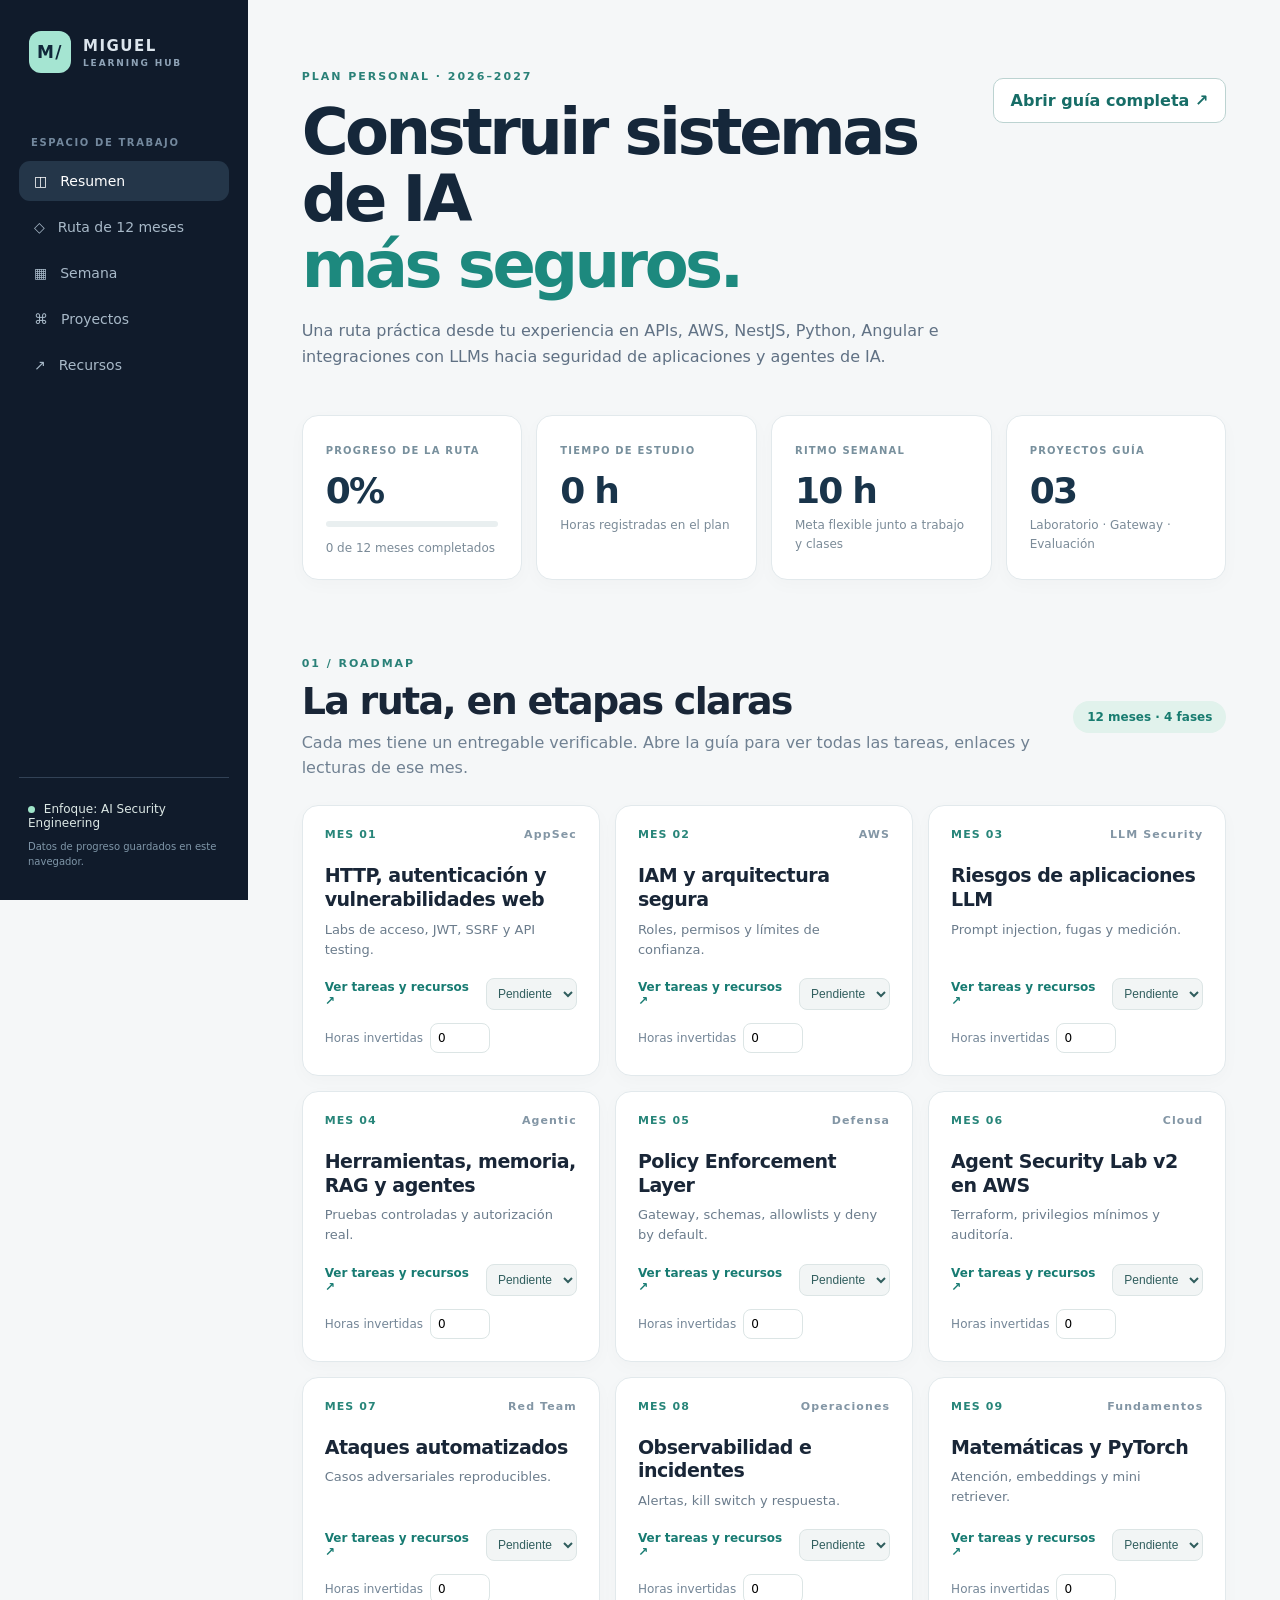
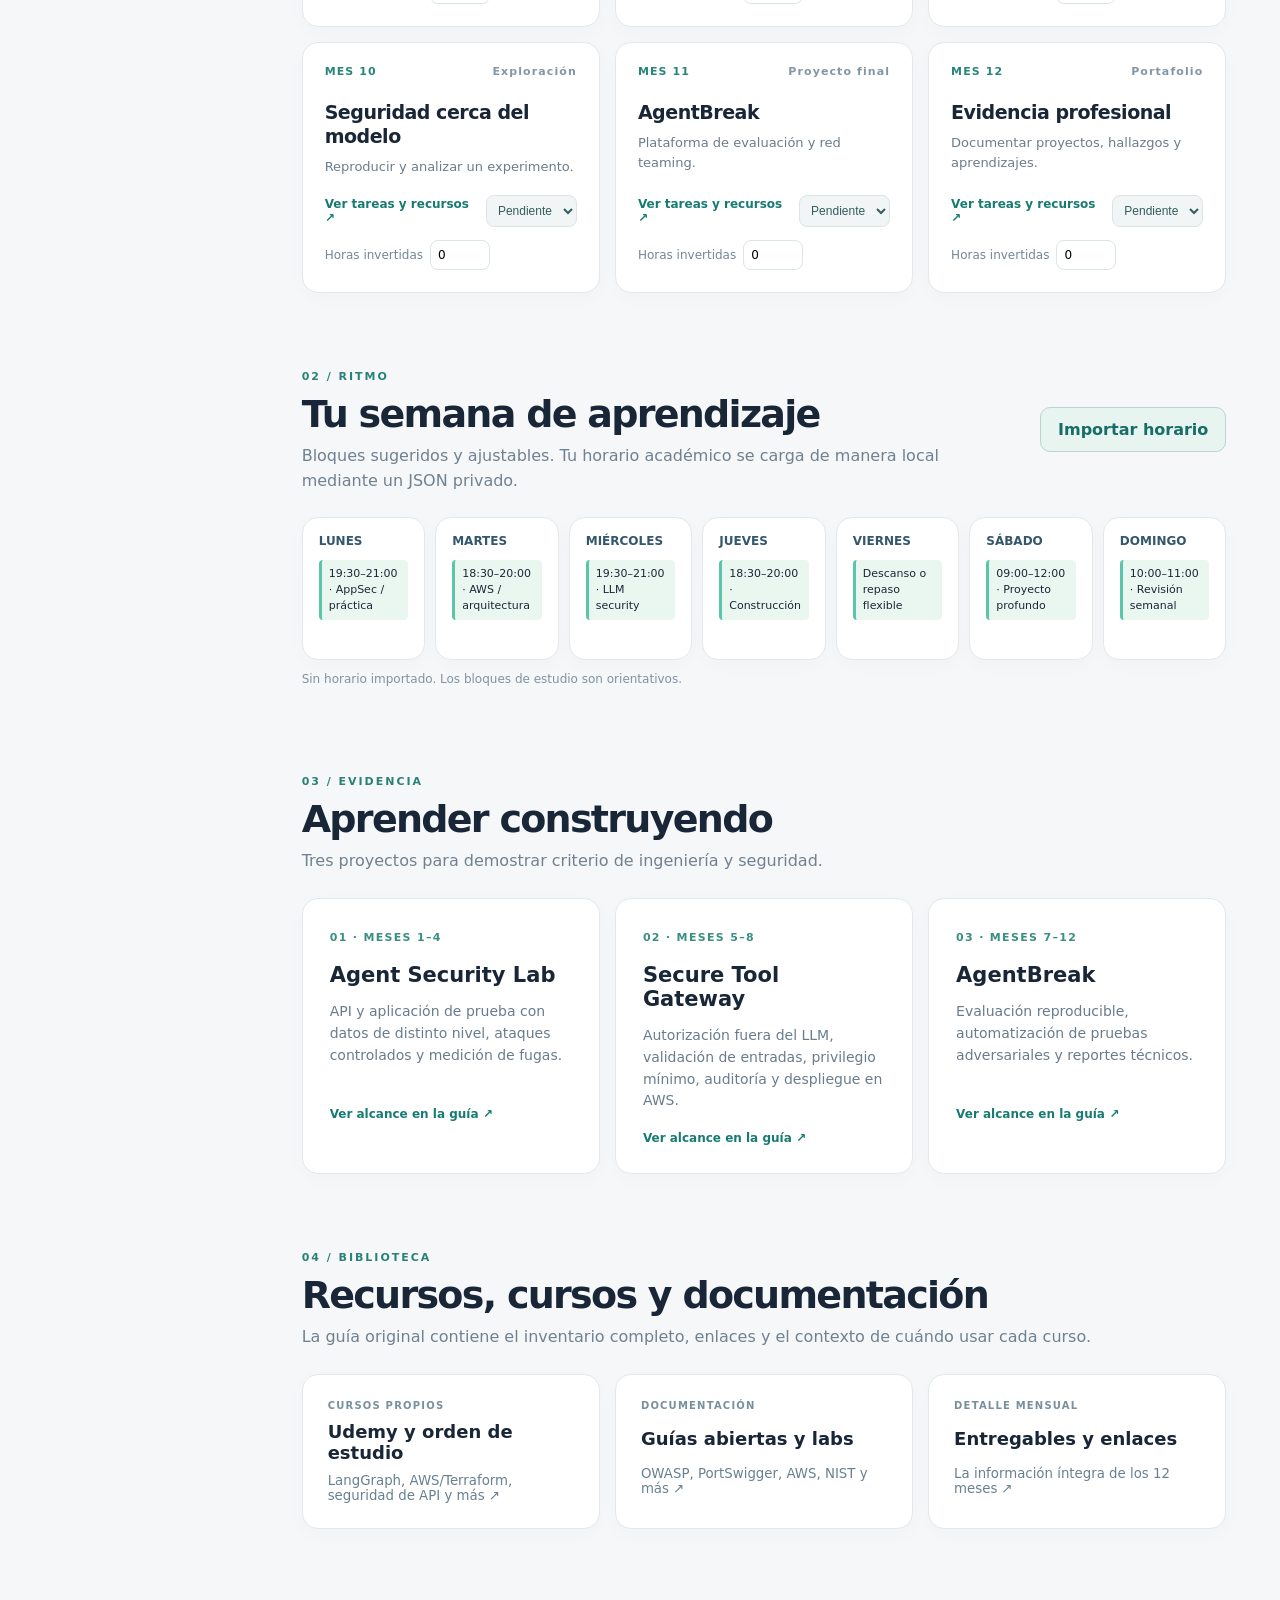
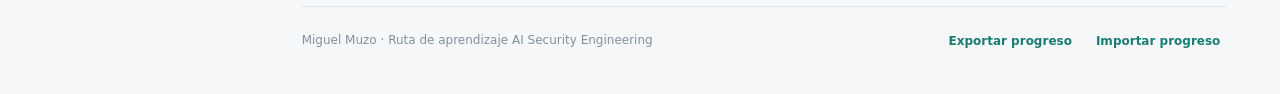
==== index.html @ 1dcb46d9 "Initial commit: AI Security Learning Hub Co-Authored-By: Claude Opus 5.5 <noreply@anthropic.com>" ====
<!doctype html>
<html lang="es"><head><meta charset="utf-8"><meta name="viewport" content="width=device-width,initial-scale=1"><meta name="theme-color" content="#101827"><title>Miguel · AI Security Learning Hub</title><link rel="stylesheet" href="styles.css"></head>
<body><div class="shell"><aside class="sidebar"><a class="brand" href="#inicio"><span class="mark">M/</span><span>MIGUEL <small>LEARNING HUB</small></span></a><p class="side-label">ESPACIO DE TRABAJO</p><nav aria-label="Principal"><a class="active" href="#inicio">◫ <span>Resumen</span></a><a href="#ruta">◇ <span>Ruta de 12 meses</span></a><a href="#semana">▦ <span>Semana</span></a><a href="#proyectos">⌘ <span>Proyectos</span></a><a href="#recursos">↗ <span>Recursos</span></a></nav><div class="side-bottom"><span class="pulse"></span> Enfoque: AI Security Engineering <small>Datos de progreso guardados en este navegador.</small></div></aside>
<main id="inicio"><header class="topbar"><div><span class="eyebrow">PLAN PERSONAL · 2026–2027</span><h1>Construir sistemas de IA<br><em>más seguros.</em></h1><p>Una ruta práctica desde tu experiencia en APIs, AWS, NestJS, Python, Angular e integraciones con LLMs hacia seguridad de aplicaciones y agentes de IA.</p></div><a class="button light" href="guia-completa.html">Abrir guía completa ↗</a></header>
<section class="metrics" aria-label="Indicadores"><article><span>PROGRESO DE LA RUTA</span><strong id="totalPct">0%</strong><div class="meter"><i id="totalBar"></i></div><small id="completedCount">0 de 12 meses completados</small></article><article><span>TIEMPO DE ESTUDIO</span><strong id="hoursTotal">0 h</strong><small>Horas registradas en el plan</small></article><article><span>RITMO SEMANAL</span><strong>10 h</strong><small>Meta flexible junto a trabajo y clases</small></article><article><span>PROYECTOS GUÍA</span><strong>03</strong><small>Laboratorio · Gateway · Evaluación</small></article></section>
<section id="ruta" class="section"><div class="section-head"><div><span class="eyebrow">01 / ROADMAP</span><h2>La ruta, en etapas claras</h2><p>Cada mes tiene un entregable verificable. Abre la guía para ver todas las tareas, enlaces y lecturas de ese mes.</p></div><span class="tag">12 meses · 4 fases</span></div><div id="roadmap" class="roadmap"></div></section>
<section id="semana" class="section"><div class="section-head"><div><span class="eyebrow">02 / RITMO</span><h2>Tu semana de aprendizaje</h2><p>Bloques sugeridos y ajustables. Tu horario académico se carga de manera local mediante un JSON privado.</p></div><button class="button" id="importSchedule">Importar horario</button><input id="scheduleFile" type="file" accept="application/json,.json" hidden></div><div class="week" id="week"></div><p class="fine" id="scheduleStatus">Sin horario importado. Los bloques de estudio son orientativos.</p></section>
<section id="proyectos" class="section"><div class="section-head"><div><span class="eyebrow">03 / EVIDENCIA</span><h2>Aprender construyendo</h2><p>Tres proyectos para demostrar criterio de ingeniería y seguridad.</p></div></div><div class="projects"><article><b>01 · MESES 1–4</b><h3>Agent Security Lab</h3><p>API y aplicación de prueba con datos de distinto nivel, ataques controlados y medición de fugas.</p><a href="guia-completa.html#proyectos">Ver alcance en la guía ↗</a></article><article><b>02 · MESES 5–8</b><h3>Secure Tool Gateway</h3><p>Autorización fuera del LLM, validación de entradas, privilegio mínimo, auditoría y despliegue en AWS.</p><a href="guia-completa.html#proyectos">Ver alcance en la guía ↗</a></article><article><b>03 · MESES 7–12</b><h3>AgentBreak</h3><p>Evaluación reproducible, automatización de pruebas adversariales y reportes técnicos.</p><a href="guia-completa.html#proyectos">Ver alcance en la guía ↗</a></article></div></section>
<section id="recursos" class="section"><div class="section-head"><div><span class="eyebrow">04 / BIBLIOTECA</span><h2>Recursos, cursos y documentación</h2><p>La guía original contiene el inventario completo, enlaces y el contexto de cuándo usar cada curso.</p></div></div><div class="resource-grid"><a href="guia-completa.html#udemy"><span>CURSOS PROPIOS</span><strong>Udemy y orden de estudio</strong><small>LangGraph, AWS/Terraform, seguridad de API y más ↗</small></a><a href="guia-completa.html#recursos"><span>DOCUMENTACIÓN</span><strong>Guías abiertas y labs</strong><small>OWASP, PortSwigger, AWS, NIST y más ↗</small></a><a href="guia-completa.html#roadmap"><span>DETALLE MENSUAL</span><strong>Entregables y enlaces</strong><small>La información íntegra de los 12 meses ↗</small></a></div></section>
<footer><span>Miguel Muzo · Ruta de aprendizaje AI Security Engineering</span><div><button class="text-button" id="exportData">Exportar progreso</button><button class="text-button" id="importData">Importar progreso</button><input id="progressFile" type="file" accept="application/json,.json" hidden></div></footer></main></div><script src="app.js" defer></script></body></html>
---- styles.css ----
:root{font-family:Inter,ui-sans-serif,system-ui,-apple-system,BlinkMacSystemFont,"Segoe UI",sans-serif;color:#192637;background:#f5f7f8;font-synthesis:none}*{box-sizing:border-box}html{scroll-behavior:smooth}body{margin:0}button,input{font:inherit}a{color:inherit;text-decoration:none}.shell{display:grid;grid-template-columns:248px minmax(0,1fr);min-height:100vh}.sidebar{position:sticky;top:0;height:100vh;background:#101b2b;color:#dce5ed;padding:31px 19px;display:flex;flex-direction:column}.brand{display:flex;align-items:center;gap:12px;font-size:15px;font-weight:850;letter-spacing:.1em;padding:0 10px}.brand small{display:block;font-size:9px;letter-spacing:.21em;color:#8fa3b7;margin-top:3px}.mark{display:grid;place-items:center;width:42px;height:42px;border-radius:12px;background:#a5e5d2;color:#10283a;font-size:17px}.side-label{margin:64px 12px 13px;font-size:10px;font-weight:800;letter-spacing:.16em;color:#73889d}.sidebar nav{display:grid;gap:6px}.sidebar nav a{padding:12px 15px;border-radius:11px;color:#a8b9c8;display:flex;gap:13px;align-items:center;font-size:14px}.sidebar nav a:hover,.sidebar nav a.active{background:#243649;color:white}.side-bottom{margin-top:auto;border-top:1px solid #324256;padding:24px 9px 0;font-size:12px;color:#dce8e5}.side-bottom small{display:block;color:#7f96a8;margin-top:9px;line-height:1.5}.pulse{display:inline-block;width:7px;height:7px;background:#9fe5c9;border-radius:50%;margin-right:5px}main{max-width:1500px;width:100%;margin:auto;padding:0 5.2%}.topbar{display:flex;justify-content:space-between;align-items:flex-start;gap:30px;padding:65px 0 45px}.eyebrow{color:#2a8178;font-size:11px;font-weight:850;letter-spacing:.18em}h1{font-size:clamp(38px,5vw,69px);line-height:1.04;letter-spacing:-.055em;margin:15px 0 19px;color:#15273a}h1 em{font-style:normal;color:#1d897e}.topbar p{max-width:760px;font-size:16px;color:#607184;line-height:1.65;margin:0}.button{border:1px solid #bcd3d1;background:#e7f4ef;color:#176d67;border-radius:10px;padding:12px 17px;cursor:pointer;font-weight:750;white-space:nowrap}.button:hover{background:#d7eee4}.button.light{background:white;margin-top:13px}.metrics{display:grid;grid-template-columns:repeat(4,1fr);gap:14px}.metrics article,.roadmap article,.week article,.projects article,.resource-grid a{background:white;border:1px solid #e2e9ec;border-radius:16px;box-shadow:0 5px 18px #17293a06}.metrics article{padding:23px}.metrics article>span,.resource-grid span{color:#78909d;letter-spacing:.12em;font-size:10px;font-weight:850}.metrics strong{display:block;font-size:36px;letter-spacing:-.05em;color:#19344a;margin:12px 0 3px}.metrics small{color:#7b8b98;font-size:12px}.meter{height:6px;border-radius:10px;background:#e9eff0;margin:10px 0}.meter i{display:block;background:#43a995;height:100%;border-radius:10px;width:0}.section{padding-top:72px}.section-head{display:flex;justify-content:space-between;align-items:center;gap:25px;margin-bottom:24px}.section h2{font-size:clamp(27px,3vw,38px);letter-spacing:-.045em;margin:8px 0}.section-head p{margin:0;color:#708192;line-height:1.55}.tag{background:#e1f2ec;border-radius:30px;padding:9px 14px;color:#187c70;font-size:12px;font-weight:800;white-space:nowrap}.roadmap{display:grid;grid-template-columns:repeat(3,minmax(0,1fr));gap:15px}.roadmap article{padding:22px;display:flex;flex-direction:column;min-height:250px}.month-row{display:flex;justify-content:space-between;align-items:center;color:#278579;font-weight:800;font-size:11px;letter-spacing:.1em}.phase{color:#8396a5}.roadmap h3{font-size:19px;letter-spacing:-.025em;line-height:1.25;margin:23px 0 8px}.roadmap p{font-size:13px;color:#6b7c8c;line-height:1.55;margin:0 0 18px}.card-bottom{margin-top:auto;display:flex;justify-content:space-between;align-items:center;gap:8px}.card-bottom a,.projects a{color:#177b72;font-weight:750;font-size:12px}.status{background:#f2f5f5;border:1px solid #dce5e5;border-radius:8px;padding:7px;color:#315e5e;font-size:12px;max-width:128px}.hours{width:60px;padding:7px;border:1px solid #dce5e5;border-radius:8px}.hour-row{display:flex;gap:7px;align-items:center;font-size:12px;color:#748697;margin-top:13px}.week{display:grid;grid-template-columns:repeat(7,minmax(0,1fr));gap:10px}.week article{padding:16px;min-height:143px}.week b{display:block;font-size:12px;color:#34576b;margin-bottom:12px}.event{font-size:11px;line-height:1.45;border-left:3px solid #5ac5a8;padding:6px 7px;background:#eaf7f1;border-radius:4px;margin-bottom:6px}.event.class{background:#edf1f7;border-color:#8197b8}.event.meeting{background:#f9f0e6;border-color:#d5a35e}.fine{font-size:12px;color:#8292a1}.projects,.resource-grid{display:grid;grid-template-columns:repeat(3,1fr);gap:15px}.projects article{padding:27px}.projects b{font-size:11px;color:#398f82;letter-spacing:.12em}.projects h3{font-size:21px;margin:18px 0 10px}.projects p{color:#697c8e;line-height:1.55;font-size:14px;min-height:88px}.resource-grid a{padding:25px;display:grid;gap:10px}.resource-grid a:hover,.roadmap article:hover{border-color:#a6d6ca;transform:translateY(-2px);transition:.2s}.resource-grid strong{font-size:18px}.resource-grid small{color:#688091}footer{border-top:1px solid #dce5e8;margin-top:77px;padding:26px 0 45px;display:flex;justify-content:space-between;gap:20px;color:#81919e;font-size:12px}.text-button{background:none;border:0;color:#197d74;cursor:pointer;font-weight:700;margin-left:12px}@media(max-width:1150px){.roadmap{grid-template-columns:repeat(2,1fr)}.week{grid-template-columns:repeat(4,1fr)}.metrics{grid-template-columns:repeat(2,1fr)}}@media(max-width:760px){.shell{display:block}.sidebar{height:auto;position:static;padding:15px}.brand{justify-content:center}.side-label,.side-bottom{display:none}.sidebar nav{display:flex;overflow-x:auto;margin-top:17px}.sidebar nav a{white-space:nowrap;font-size:12px}main{padding:0 20px}.topbar{display:block;padding:39px 0}.topbar .button{display:inline-block;margin-top:25px}.section{padding-top:53px}.section-head{align-items:flex-start;flex-direction:column}.roadmap,.projects,.resource-grid{grid-template-columns:1fr}.week{grid-template-columns:repeat(2,1fr)}footer{display:block}footer div{margin-top:13px}.text-button{margin-left:0;margin-right:13px}}@media(max-width:430px){.metrics{grid-template-columns:1fr 1fr;gap:8px}.metrics article{padding:15px}.metrics strong{font-size:29px}.week{grid-template-columns:1fr 1fr}}
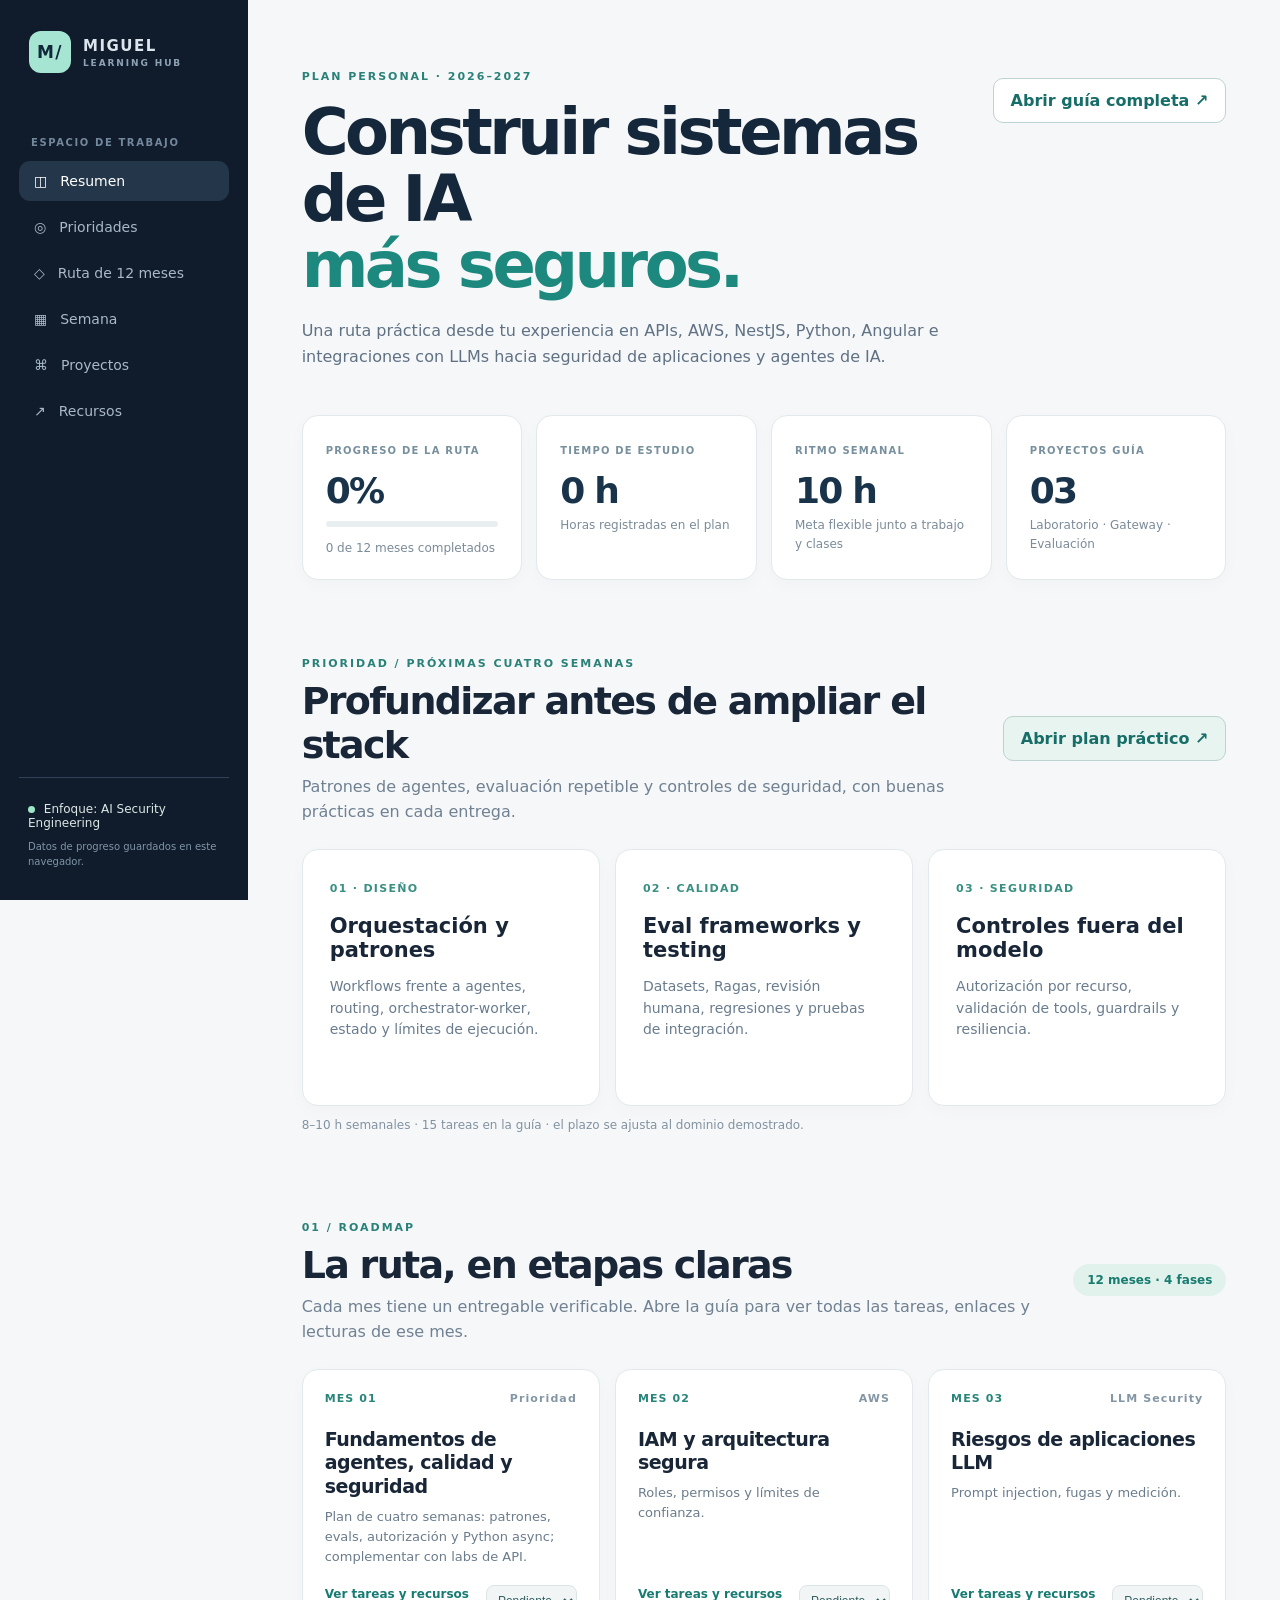
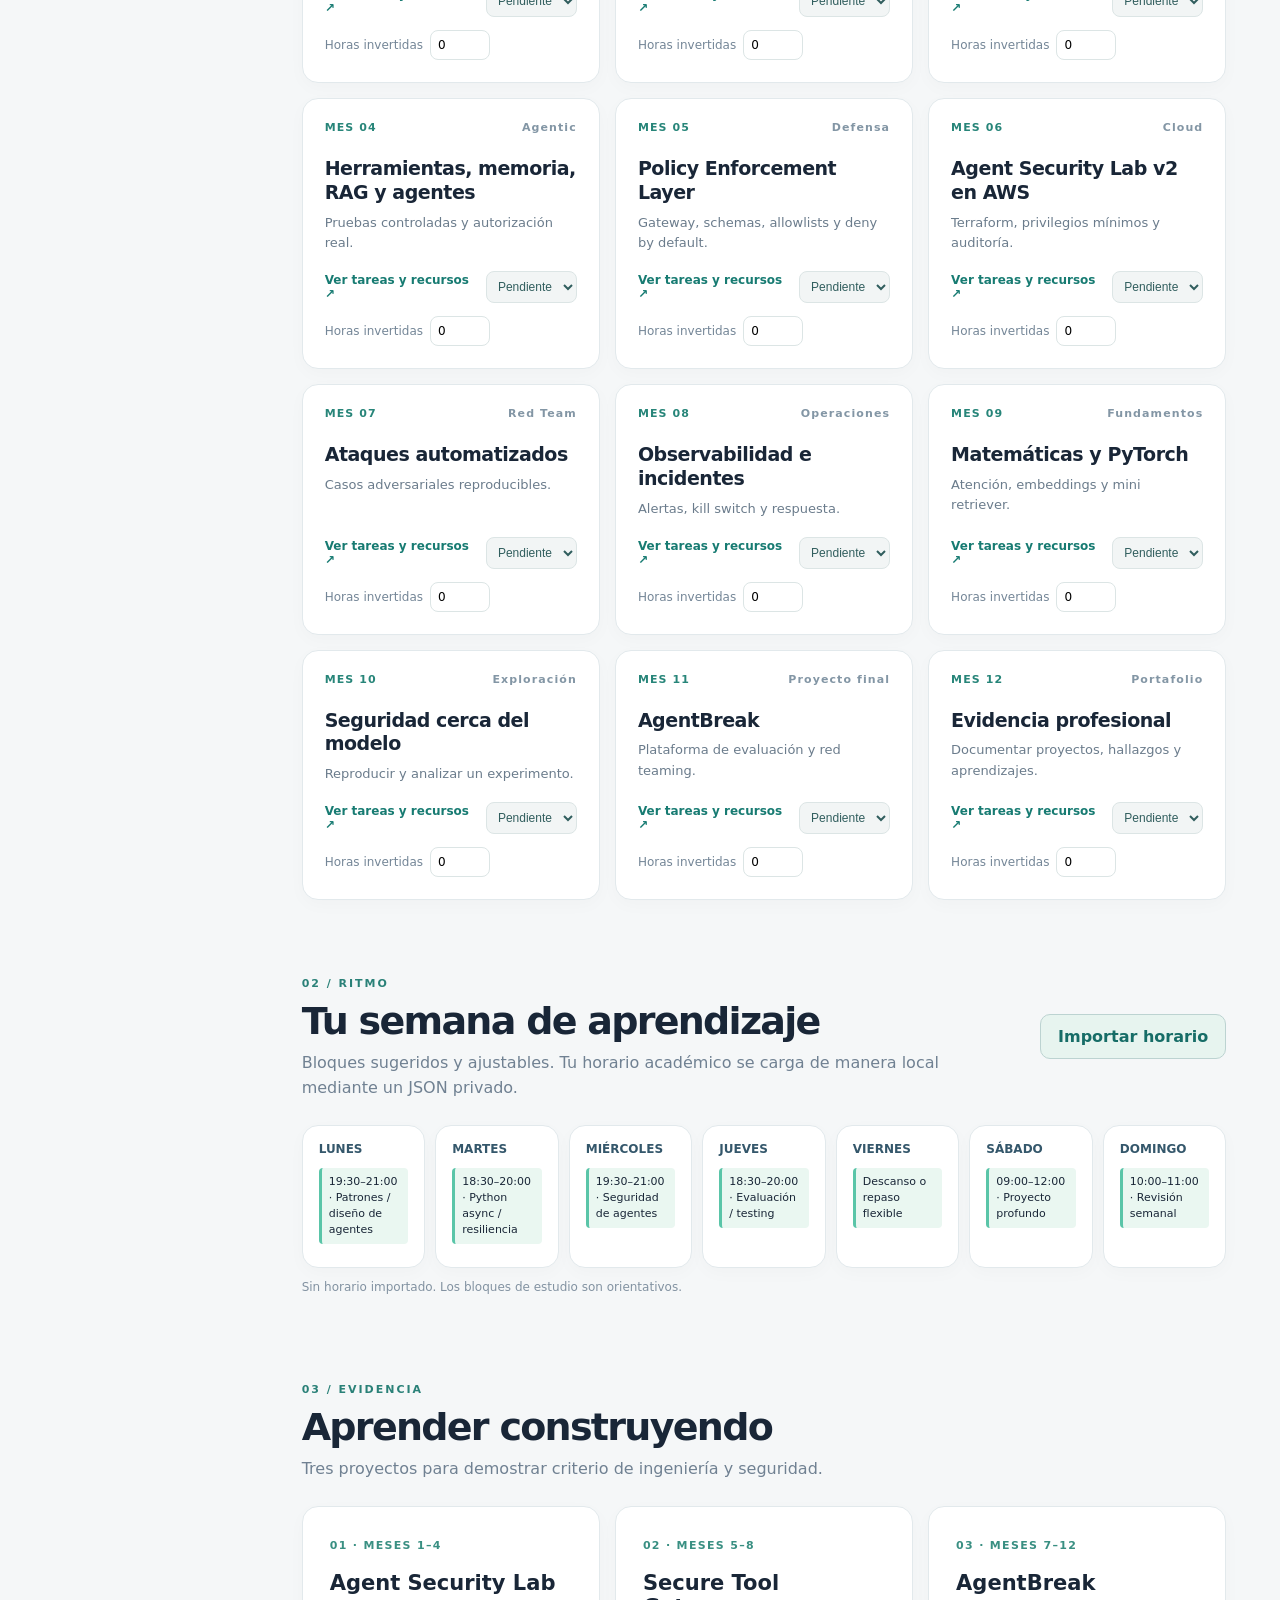
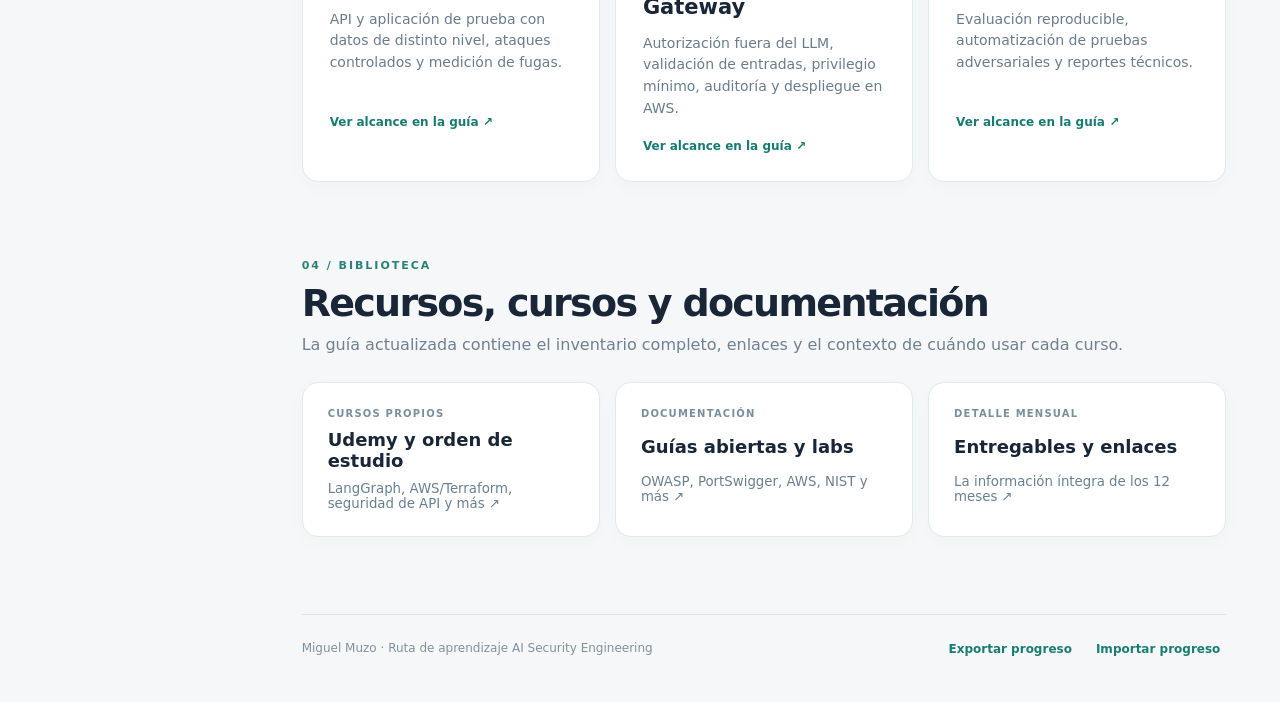
==== commit 23c146c7: "Prioritize agent design, evaluations and secure engineering practice" ====
--- a/index.html
+++ b/index.html
@@ -1,10 +1,11 @@
 <!doctype html>
 <html lang="es"><head><meta charset="utf-8"><meta name="viewport" content="width=device-width,initial-scale=1"><meta name="theme-color" content="#101827"><title>Miguel · AI Security Learning Hub</title><link rel="stylesheet" href="styles.css"></head>
-<body><div class="shell"><aside class="sidebar"><a class="brand" href="#inicio"><span class="mark">M/</span><span>MIGUEL <small>LEARNING HUB</small></span></a><p class="side-label">ESPACIO DE TRABAJO</p><nav aria-label="Principal"><a class="active" href="#inicio">◫ <span>Resumen</span></a><a href="#ruta">◇ <span>Ruta de 12 meses</span></a><a href="#semana">▦ <span>Semana</span></a><a href="#proyectos">⌘ <span>Proyectos</span></a><a href="#recursos">↗ <span>Recursos</span></a></nav><div class="side-bottom"><span class="pulse"></span> Enfoque: AI Security Engineering <small>Datos de progreso guardados en este navegador.</small></div></aside>
+<body><div class="shell"><aside class="sidebar"><a class="brand" href="#inicio"><span class="mark">M/</span><span>MIGUEL <small>LEARNING HUB</small></span></a><p class="side-label">ESPACIO DE TRABAJO</p><nav aria-label="Principal"><a class="active" href="#inicio">◫ <span>Resumen</span></a><a href="#prioridades">◎ <span>Prioridades</span></a><a href="#ruta">◇ <span>Ruta de 12 meses</span></a><a href="#semana">▦ <span>Semana</span></a><a href="#proyectos">⌘ <span>Proyectos</span></a><a href="#recursos">↗ <span>Recursos</span></a></nav><div class="side-bottom"><span class="pulse"></span> Enfoque: AI Security Engineering <small>Datos de progreso guardados en este navegador.</small></div></aside>
 <main id="inicio"><header class="topbar"><div><span class="eyebrow">PLAN PERSONAL · 2026–2027</span><h1>Construir sistemas de IA<br><em>más seguros.</em></h1><p>Una ruta práctica desde tu experiencia en APIs, AWS, NestJS, Python, Angular e integraciones con LLMs hacia seguridad de aplicaciones y agentes de IA.</p></div><a class="button light" href="guia-completa.html">Abrir guía completa ↗</a></header>
 <section class="metrics" aria-label="Indicadores"><article><span>PROGRESO DE LA RUTA</span><strong id="totalPct">0%</strong><div class="meter"><i id="totalBar"></i></div><small id="completedCount">0 de 12 meses completados</small></article><article><span>TIEMPO DE ESTUDIO</span><strong id="hoursTotal">0 h</strong><small>Horas registradas en el plan</small></article><article><span>RITMO SEMANAL</span><strong>10 h</strong><small>Meta flexible junto a trabajo y clases</small></article><article><span>PROYECTOS GUÍA</span><strong>03</strong><small>Laboratorio · Gateway · Evaluación</small></article></section>
-<section id="ruta" class="section"><div class="section-head"><div><span class="eyebrow">01 / ROADMAP</span><h2>La ruta, en etapas claras</h2><p>Cada mes tiene un entregable verificable. Abre la guía para ver todas las tareas, enlaces y lecturas de ese mes.</p></div><span class="tag">12 meses · 4 fases</span></div><div id="roadmap" class="roadmap"></div></section>
+<section id="prioridades" class="section"><div class="section-head"><div><span class="eyebrow">PRIORIDAD / PRÓXIMAS CUATRO SEMANAS</span><h2>Profundizar antes de ampliar el stack</h2><p>Patrones de agentes, evaluación repetible y controles de seguridad, con buenas prácticas en cada entrega.</p></div><a class="button" href="guia-completa.html#prioridades">Abrir plan práctico ↗</a></div><div class="projects"><article><b>01 · DISEÑO</b><h3>Orquestación y patrones</h3><p>Workflows frente a agentes, routing, orchestrator-worker, estado y límites de ejecución.</p></article><article><b>02 · CALIDAD</b><h3>Eval frameworks y testing</h3><p>Datasets, Ragas, revisión humana, regresiones y pruebas de integración.</p></article><article><b>03 · SEGURIDAD</b><h3>Controles fuera del modelo</h3><p>Autorización por recurso, validación de tools, guardrails y resiliencia.</p></article></div><p class="fine">8–10 h semanales · 15 tareas en la guía · el plazo se ajusta al dominio demostrado.</p></section><section id="ruta" class="section"><div class="section-head"><div><span class="eyebrow">01 / ROADMAP</span><h2>La ruta, en etapas claras</h2><p>Cada mes tiene un entregable verificable. Abre la guía para ver todas las tareas, enlaces y lecturas de ese mes.</p></div><span class="tag">12 meses · 4 fases</span></div><div id="roadmap" class="roadmap"></div></section>
 <section id="semana" class="section"><div class="section-head"><div><span class="eyebrow">02 / RITMO</span><h2>Tu semana de aprendizaje</h2><p>Bloques sugeridos y ajustables. Tu horario académico se carga de manera local mediante un JSON privado.</p></div><button class="button" id="importSchedule">Importar horario</button><input id="scheduleFile" type="file" accept="application/json,.json" hidden></div><div class="week" id="week"></div><p class="fine" id="scheduleStatus">Sin horario importado. Los bloques de estudio son orientativos.</p></section>
 <section id="proyectos" class="section"><div class="section-head"><div><span class="eyebrow">03 / EVIDENCIA</span><h2>Aprender construyendo</h2><p>Tres proyectos para demostrar criterio de ingeniería y seguridad.</p></div></div><div class="projects"><article><b>01 · MESES 1–4</b><h3>Agent Security Lab</h3><p>API y aplicación de prueba con datos de distinto nivel, ataques controlados y medición de fugas.</p><a href="guia-completa.html#proyectos">Ver alcance en la guía ↗</a></article><article><b>02 · MESES 5–8</b><h3>Secure Tool Gateway</h3><p>Autorización fuera del LLM, validación de entradas, privilegio mínimo, auditoría y despliegue en AWS.</p><a href="guia-completa.html#proyectos">Ver alcance en la guía ↗</a></article><article><b>03 · MESES 7–12</b><h3>AgentBreak</h3><p>Evaluación reproducible, automatización de pruebas adversariales y reportes técnicos.</p><a href="guia-completa.html#proyectos">Ver alcance en la guía ↗</a></article></div></section>
-<section id="recursos" class="section"><div class="section-head"><div><span class="eyebrow">04 / BIBLIOTECA</span><h2>Recursos, cursos y documentación</h2><p>La guía original contiene el inventario completo, enlaces y el contexto de cuándo usar cada curso.</p></div></div><div class="resource-grid"><a href="guia-completa.html#udemy"><span>CURSOS PROPIOS</span><strong>Udemy y orden de estudio</strong><small>LangGraph, AWS/Terraform, seguridad de API y más ↗</small></a><a href="guia-completa.html#recursos"><span>DOCUMENTACIÓN</span><strong>Guías abiertas y labs</strong><small>OWASP, PortSwigger, AWS, NIST y más ↗</small></a><a href="guia-completa.html#roadmap"><span>DETALLE MENSUAL</span><strong>Entregables y enlaces</strong><small>La información íntegra de los 12 meses ↗</small></a></div></section>
+<section id="recursos" class="section"><div class="section-head"><div><span class="eyebrow">04 / BIBLIOTECA</span><h2>Recursos, cursos y documentación</h2><p>La guía actualizada contiene el inventario completo, enlaces y el contexto de cuándo usar cada curso.</p></div></div><div class="resource-grid"><a href="guia-completa.html#udemy"><span>CURSOS PROPIOS</span><strong>Udemy y orden de estudio</strong><small>LangGraph, AWS/Terraform, seguridad de API y más ↗</small></a><a href="guia-completa.html#recursos"><span>DOCUMENTACIÓN</span><strong>Guías abiertas y labs</strong><small>OWASP, PortSwigger, AWS, NIST y más ↗</small></a><a href="guia-completa.html#roadmap"><span>DETALLE MENSUAL</span><strong>Entregables y enlaces</strong><small>La información íntegra de los 12 meses ↗</small></a></div></section>
 <footer><span>Miguel Muzo · Ruta de aprendizaje AI Security Engineering</span><div><button class="text-button" id="exportData">Exportar progreso</button><button class="text-button" id="importData">Importar progreso</button><input id="progressFile" type="file" accept="application/json,.json" hidden></div></footer></main></div><script src="app.js" defer></script></body></html>
+
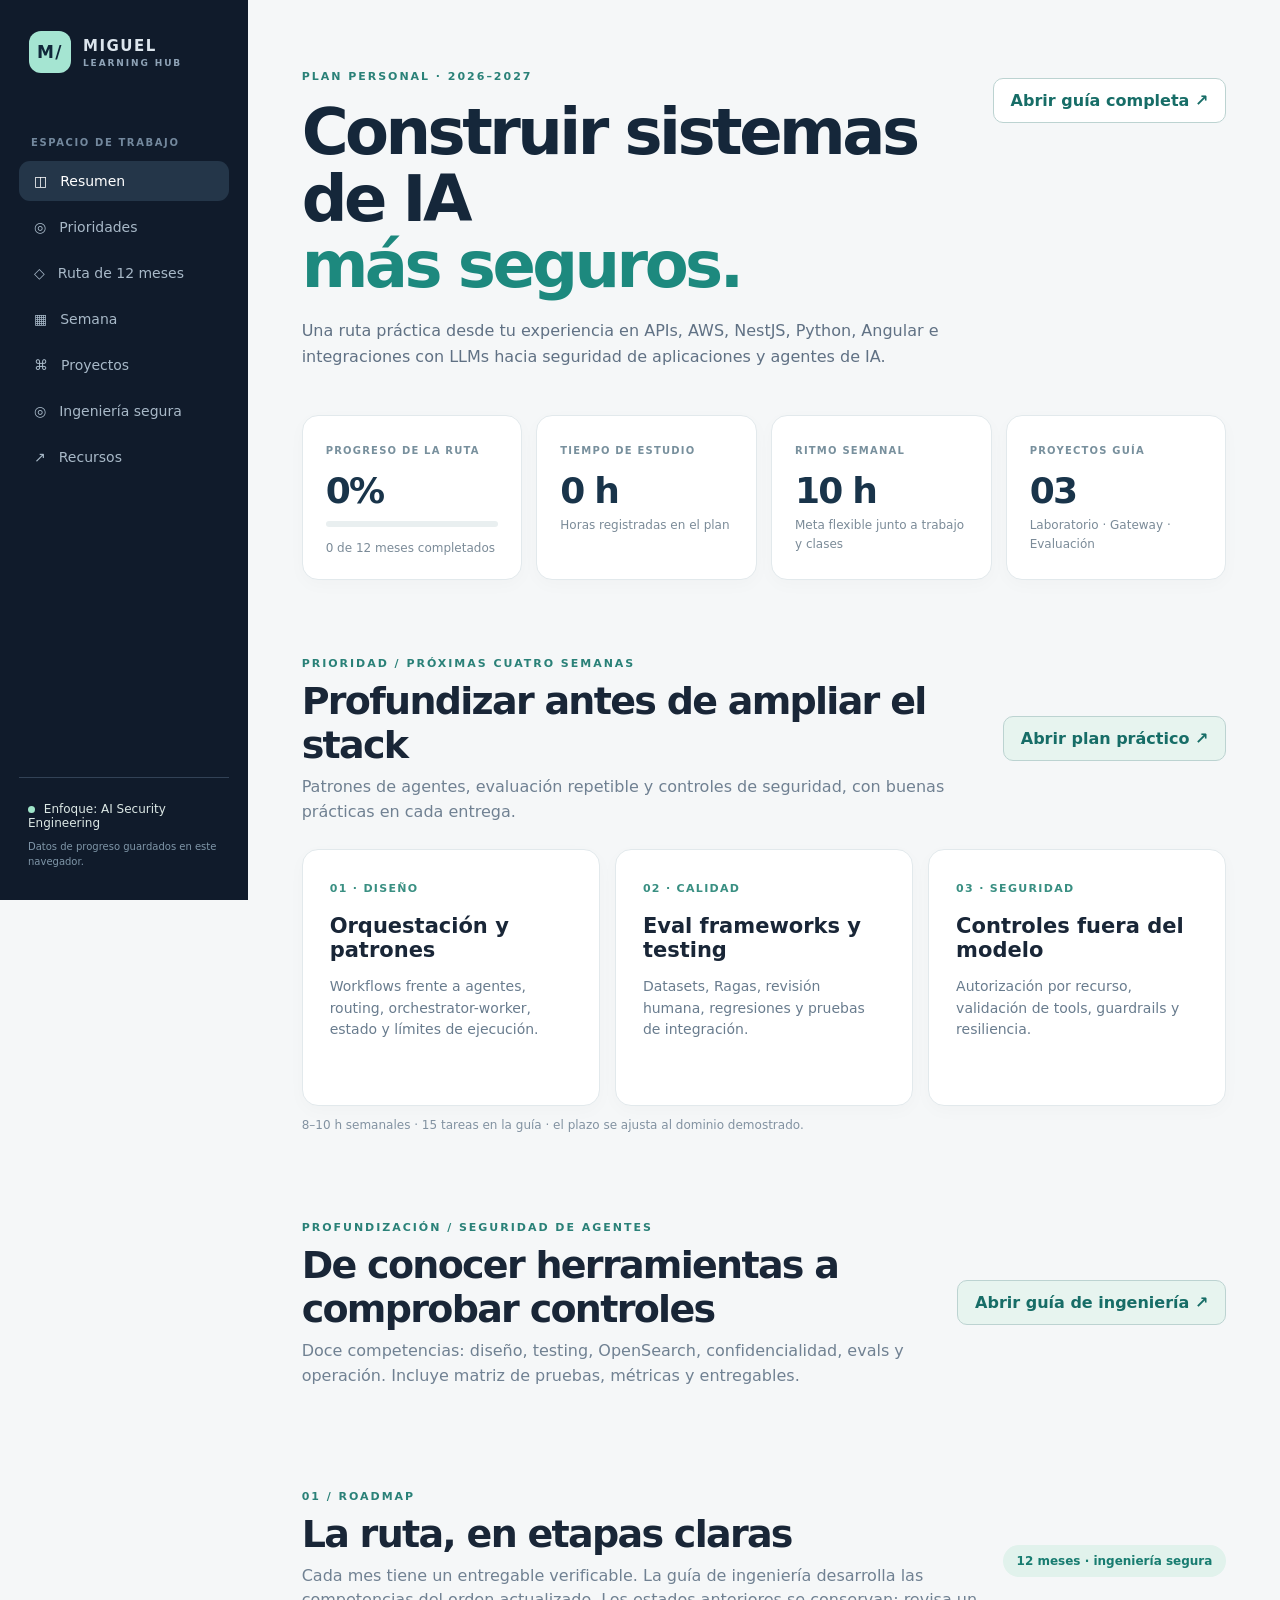
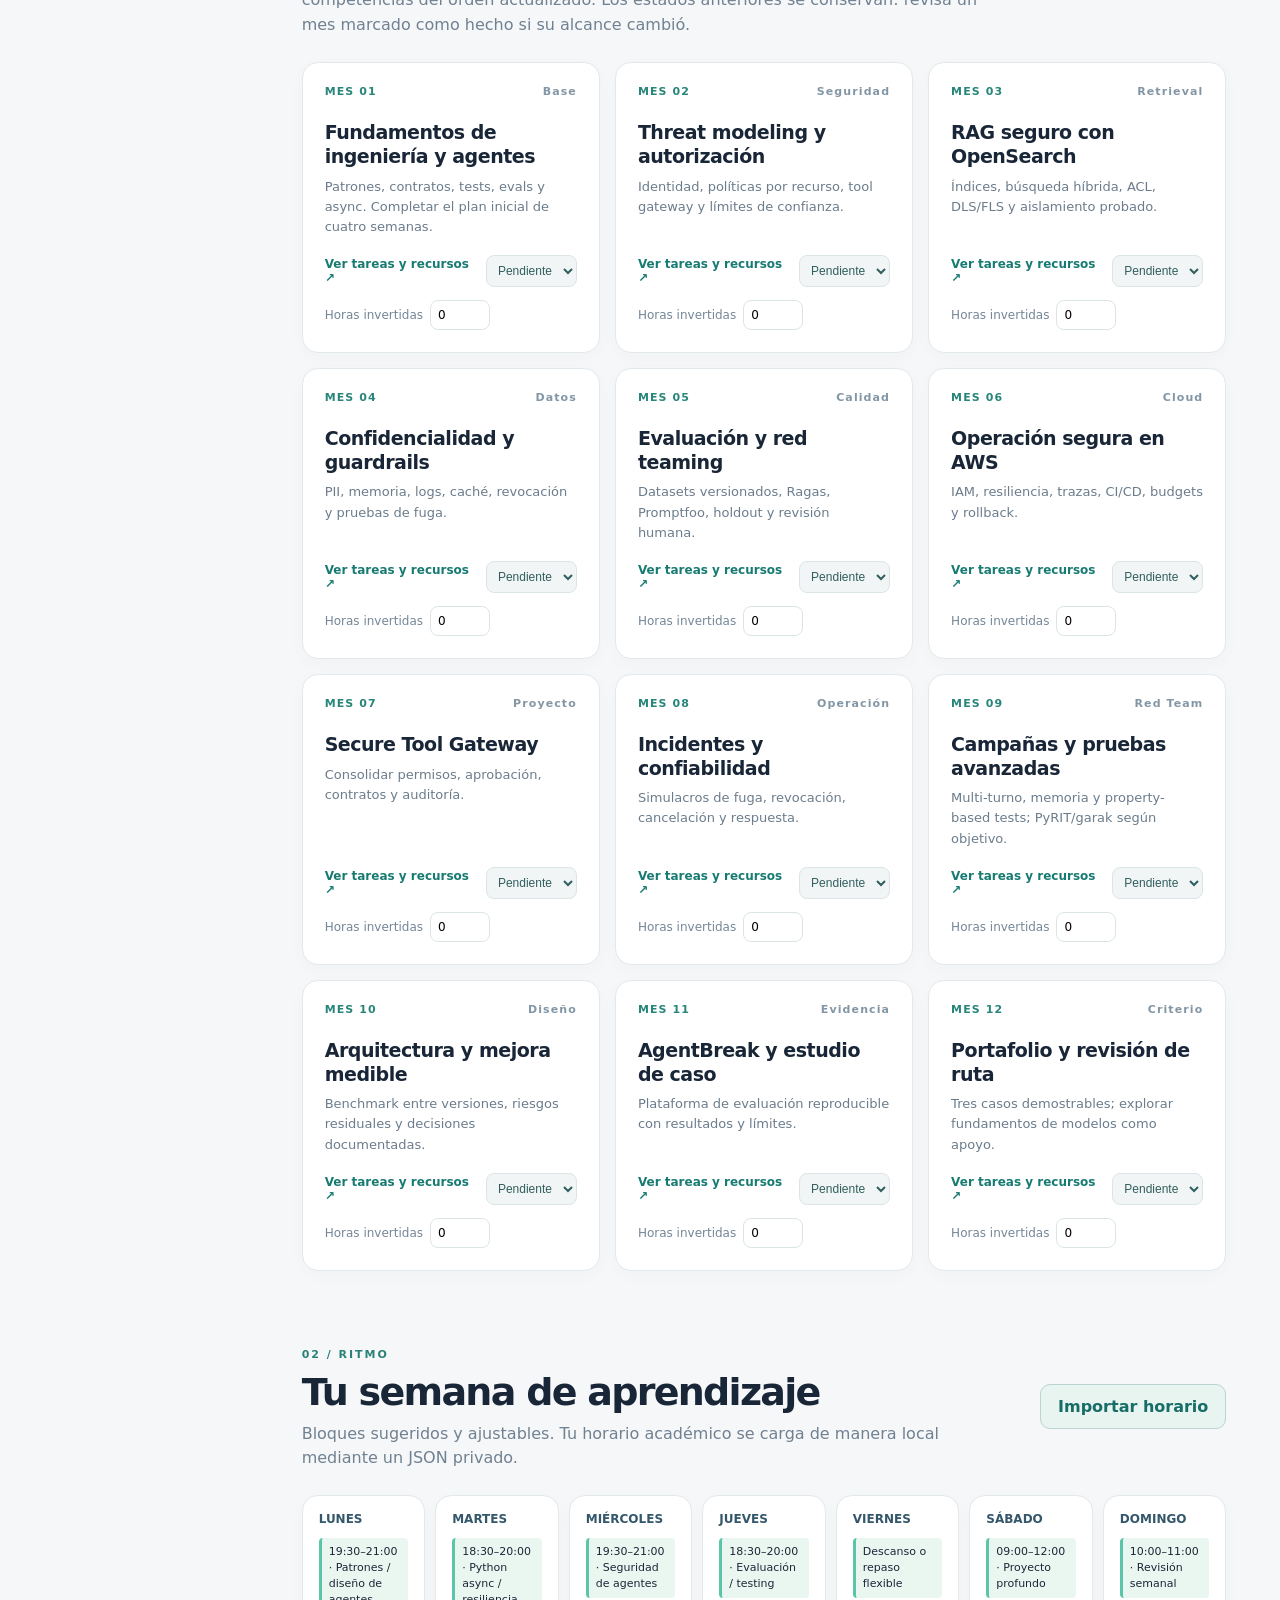
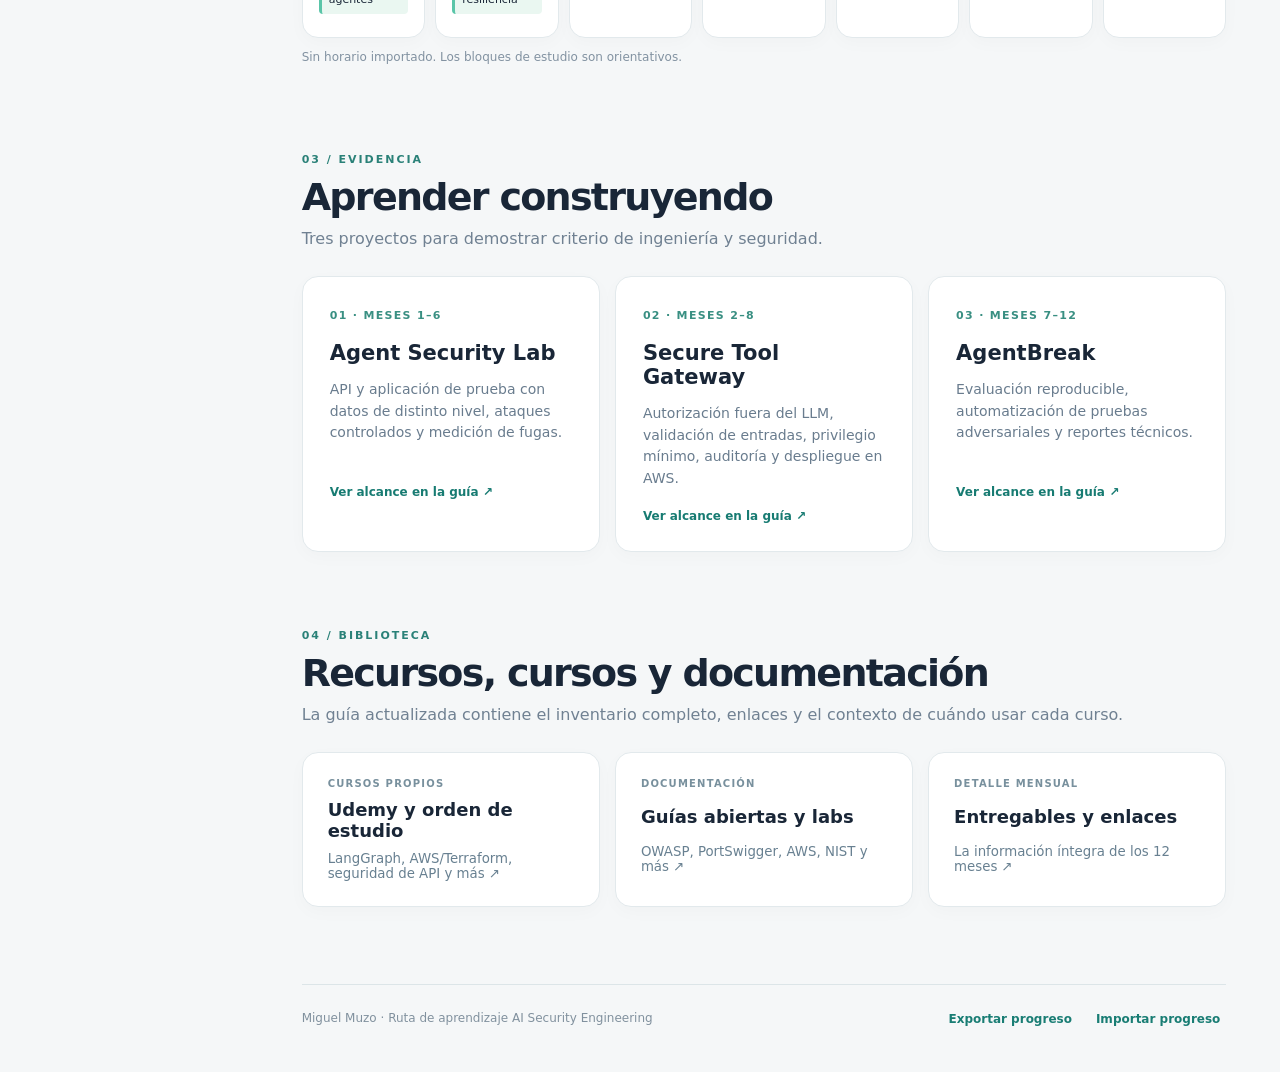
==== commit 1f2d76cf: "Expand secure agent engineering roadmap with OpenSearch, privacy, testing and evaluation labs" ====
--- a/index.html
+++ b/index.html
@@ -1,11 +1,11 @@
 <!doctype html>
 <html lang="es"><head><meta charset="utf-8"><meta name="viewport" content="width=device-width,initial-scale=1"><meta name="theme-color" content="#101827"><title>Miguel · AI Security Learning Hub</title><link rel="stylesheet" href="styles.css"></head>
-<body><div class="shell"><aside class="sidebar"><a class="brand" href="#inicio"><span class="mark">M/</span><span>MIGUEL <small>LEARNING HUB</small></span></a><p class="side-label">ESPACIO DE TRABAJO</p><nav aria-label="Principal"><a class="active" href="#inicio">◫ <span>Resumen</span></a><a href="#prioridades">◎ <span>Prioridades</span></a><a href="#ruta">◇ <span>Ruta de 12 meses</span></a><a href="#semana">▦ <span>Semana</span></a><a href="#proyectos">⌘ <span>Proyectos</span></a><a href="#recursos">↗ <span>Recursos</span></a></nav><div class="side-bottom"><span class="pulse"></span> Enfoque: AI Security Engineering <small>Datos de progreso guardados en este navegador.</small></div></aside>
+<body><div class="shell"><aside class="sidebar"><a class="brand" href="#inicio"><span class="mark">M/</span><span>MIGUEL <small>LEARNING HUB</small></span></a><p class="side-label">ESPACIO DE TRABAJO</p><nav aria-label="Principal"><a class="active" href="#inicio">◫ <span>Resumen</span></a><a href="#prioridades">◎ <span>Prioridades</span></a><a href="#ruta">◇ <span>Ruta de 12 meses</span></a><a href="#semana">▦ <span>Semana</span></a><a href="#proyectos">⌘ <span>Proyectos</span></a><a href="ingenieria-segura.html">◎ <span>Ingeniería segura</span></a><a href="#recursos">↗ <span>Recursos</span></a></nav><div class="side-bottom"><span class="pulse"></span> Enfoque: AI Security Engineering <small>Datos de progreso guardados en este navegador.</small></div></aside>
 <main id="inicio"><header class="topbar"><div><span class="eyebrow">PLAN PERSONAL · 2026–2027</span><h1>Construir sistemas de IA<br><em>más seguros.</em></h1><p>Una ruta práctica desde tu experiencia en APIs, AWS, NestJS, Python, Angular e integraciones con LLMs hacia seguridad de aplicaciones y agentes de IA.</p></div><a class="button light" href="guia-completa.html">Abrir guía completa ↗</a></header>
 <section class="metrics" aria-label="Indicadores"><article><span>PROGRESO DE LA RUTA</span><strong id="totalPct">0%</strong><div class="meter"><i id="totalBar"></i></div><small id="completedCount">0 de 12 meses completados</small></article><article><span>TIEMPO DE ESTUDIO</span><strong id="hoursTotal">0 h</strong><small>Horas registradas en el plan</small></article><article><span>RITMO SEMANAL</span><strong>10 h</strong><small>Meta flexible junto a trabajo y clases</small></article><article><span>PROYECTOS GUÍA</span><strong>03</strong><small>Laboratorio · Gateway · Evaluación</small></article></section>
-<section id="prioridades" class="section"><div class="section-head"><div><span class="eyebrow">PRIORIDAD / PRÓXIMAS CUATRO SEMANAS</span><h2>Profundizar antes de ampliar el stack</h2><p>Patrones de agentes, evaluación repetible y controles de seguridad, con buenas prácticas en cada entrega.</p></div><a class="button" href="guia-completa.html#prioridades">Abrir plan práctico ↗</a></div><div class="projects"><article><b>01 · DISEÑO</b><h3>Orquestación y patrones</h3><p>Workflows frente a agentes, routing, orchestrator-worker, estado y límites de ejecución.</p></article><article><b>02 · CALIDAD</b><h3>Eval frameworks y testing</h3><p>Datasets, Ragas, revisión humana, regresiones y pruebas de integración.</p></article><article><b>03 · SEGURIDAD</b><h3>Controles fuera del modelo</h3><p>Autorización por recurso, validación de tools, guardrails y resiliencia.</p></article></div><p class="fine">8–10 h semanales · 15 tareas en la guía · el plazo se ajusta al dominio demostrado.</p></section><section id="ruta" class="section"><div class="section-head"><div><span class="eyebrow">01 / ROADMAP</span><h2>La ruta, en etapas claras</h2><p>Cada mes tiene un entregable verificable. Abre la guía para ver todas las tareas, enlaces y lecturas de ese mes.</p></div><span class="tag">12 meses · 4 fases</span></div><div id="roadmap" class="roadmap"></div></section>
+<section id="prioridades" class="section"><div class="section-head"><div><span class="eyebrow">PRIORIDAD / PRÓXIMAS CUATRO SEMANAS</span><h2>Profundizar antes de ampliar el stack</h2><p>Patrones de agentes, evaluación repetible y controles de seguridad, con buenas prácticas en cada entrega.</p></div><a class="button" href="guia-completa.html#prioridades">Abrir plan práctico ↗</a></div><div class="projects"><article><b>01 · DISEÑO</b><h3>Orquestación y patrones</h3><p>Workflows frente a agentes, routing, orchestrator-worker, estado y límites de ejecución.</p></article><article><b>02 · CALIDAD</b><h3>Eval frameworks y testing</h3><p>Datasets, Ragas, revisión humana, regresiones y pruebas de integración.</p></article><article><b>03 · SEGURIDAD</b><h3>Controles fuera del modelo</h3><p>Autorización por recurso, validación de tools, guardrails y resiliencia.</p></article></div><p class="fine">8–10 h semanales · 15 tareas en la guía · el plazo se ajusta al dominio demostrado.</p></section><section class="section"><div class="section-head"><div><span class="eyebrow">PROFUNDIZACIÓN / SEGURIDAD DE AGENTES</span><h2>De conocer herramientas a comprobar controles</h2><p>Doce competencias: diseño, testing, OpenSearch, confidencialidad, evals y operación. Incluye matriz de pruebas, métricas y entregables.</p></div><a class="button" href="ingenieria-segura.html">Abrir guía de ingeniería ↗</a></div></section><section id="ruta" class="section"><div class="section-head"><div><span class="eyebrow">01 / ROADMAP</span><h2>La ruta, en etapas claras</h2><p>Cada mes tiene un entregable verificable. La guía de ingeniería desarrolla las competencias del orden actualizado. Los estados anteriores se conservan: revisa un mes marcado como hecho si su alcance cambió.</p></div><span class="tag">12 meses · ingeniería segura</span></div><div id="roadmap" class="roadmap"></div></section>
 <section id="semana" class="section"><div class="section-head"><div><span class="eyebrow">02 / RITMO</span><h2>Tu semana de aprendizaje</h2><p>Bloques sugeridos y ajustables. Tu horario académico se carga de manera local mediante un JSON privado.</p></div><button class="button" id="importSchedule">Importar horario</button><input id="scheduleFile" type="file" accept="application/json,.json" hidden></div><div class="week" id="week"></div><p class="fine" id="scheduleStatus">Sin horario importado. Los bloques de estudio son orientativos.</p></section>
-<section id="proyectos" class="section"><div class="section-head"><div><span class="eyebrow">03 / EVIDENCIA</span><h2>Aprender construyendo</h2><p>Tres proyectos para demostrar criterio de ingeniería y seguridad.</p></div></div><div class="projects"><article><b>01 · MESES 1–4</b><h3>Agent Security Lab</h3><p>API y aplicación de prueba con datos de distinto nivel, ataques controlados y medición de fugas.</p><a href="guia-completa.html#proyectos">Ver alcance en la guía ↗</a></article><article><b>02 · MESES 5–8</b><h3>Secure Tool Gateway</h3><p>Autorización fuera del LLM, validación de entradas, privilegio mínimo, auditoría y despliegue en AWS.</p><a href="guia-completa.html#proyectos">Ver alcance en la guía ↗</a></article><article><b>03 · MESES 7–12</b><h3>AgentBreak</h3><p>Evaluación reproducible, automatización de pruebas adversariales y reportes técnicos.</p><a href="guia-completa.html#proyectos">Ver alcance en la guía ↗</a></article></div></section>
+<section id="proyectos" class="section"><div class="section-head"><div><span class="eyebrow">03 / EVIDENCIA</span><h2>Aprender construyendo</h2><p>Tres proyectos para demostrar criterio de ingeniería y seguridad.</p></div></div><div class="projects"><article><b>01 · MESES 1–6</b><h3>Agent Security Lab</h3><p>API y aplicación de prueba con datos de distinto nivel, ataques controlados y medición de fugas.</p><a href="guia-completa.html#proyectos">Ver alcance en la guía ↗</a></article><article><b>02 · MESES 2–8</b><h3>Secure Tool Gateway</h3><p>Autorización fuera del LLM, validación de entradas, privilegio mínimo, auditoría y despliegue en AWS.</p><a href="guia-completa.html#proyectos">Ver alcance en la guía ↗</a></article><article><b>03 · MESES 7–12</b><h3>AgentBreak</h3><p>Evaluación reproducible, automatización de pruebas adversariales y reportes técnicos.</p><a href="guia-completa.html#proyectos">Ver alcance en la guía ↗</a></article></div></section>
 <section id="recursos" class="section"><div class="section-head"><div><span class="eyebrow">04 / BIBLIOTECA</span><h2>Recursos, cursos y documentación</h2><p>La guía actualizada contiene el inventario completo, enlaces y el contexto de cuándo usar cada curso.</p></div></div><div class="resource-grid"><a href="guia-completa.html#udemy"><span>CURSOS PROPIOS</span><strong>Udemy y orden de estudio</strong><small>LangGraph, AWS/Terraform, seguridad de API y más ↗</small></a><a href="guia-completa.html#recursos"><span>DOCUMENTACIÓN</span><strong>Guías abiertas y labs</strong><small>OWASP, PortSwigger, AWS, NIST y más ↗</small></a><a href="guia-completa.html#roadmap"><span>DETALLE MENSUAL</span><strong>Entregables y enlaces</strong><small>La información íntegra de los 12 meses ↗</small></a></div></section>
 <footer><span>Miguel Muzo · Ruta de aprendizaje AI Security Engineering</span><div><button class="text-button" id="exportData">Exportar progreso</button><button class="text-button" id="importData">Importar progreso</button><input id="progressFile" type="file" accept="application/json,.json" hidden></div></footer></main></div><script src="app.js" defer></script></body></html>
 
--- a/styles.css
+++ b/styles.css
@@ -1 +1,4 @@
 :root{font-family:Inter,ui-sans-serif,system-ui,-apple-system,BlinkMacSystemFont,"Segoe UI",sans-serif;color:#192637;background:#f5f7f8;font-synthesis:none}*{box-sizing:border-box}html{scroll-behavior:smooth}body{margin:0}button,input{font:inherit}a{color:inherit;text-decoration:none}.shell{display:grid;grid-template-columns:248px minmax(0,1fr);min-height:100vh}.sidebar{position:sticky;top:0;height:100vh;background:#101b2b;color:#dce5ed;padding:31px 19px;display:flex;flex-direction:column}.brand{display:flex;align-items:center;gap:12px;font-size:15px;font-weight:850;letter-spacing:.1em;padding:0 10px}.brand small{display:block;font-size:9px;letter-spacing:.21em;color:#8fa3b7;margin-top:3px}.mark{display:grid;place-items:center;width:42px;height:42px;border-radius:12px;background:#a5e5d2;color:#10283a;font-size:17px}.side-label{margin:64px 12px 13px;font-size:10px;font-weight:800;letter-spacing:.16em;color:#73889d}.sidebar nav{display:grid;gap:6px}.sidebar nav a{padding:12px 15px;border-radius:11px;color:#a8b9c8;display:flex;gap:13px;align-items:center;font-size:14px}.sidebar nav a:hover,.sidebar nav a.active{background:#243649;color:white}.side-bottom{margin-top:auto;border-top:1px solid #324256;padding:24px 9px 0;font-size:12px;color:#dce8e5}.side-bottom small{display:block;color:#7f96a8;margin-top:9px;line-height:1.5}.pulse{display:inline-block;width:7px;height:7px;background:#9fe5c9;border-radius:50%;margin-right:5px}main{max-width:1500px;width:100%;margin:auto;padding:0 5.2%}.topbar{display:flex;justify-content:space-between;align-items:flex-start;gap:30px;padding:65px 0 45px}.eyebrow{color:#2a8178;font-size:11px;font-weight:850;letter-spacing:.18em}h1{font-size:clamp(38px,5vw,69px);line-height:1.04;letter-spacing:-.055em;margin:15px 0 19px;color:#15273a}h1 em{font-style:normal;color:#1d897e}.topbar p{max-width:760px;font-size:16px;color:#607184;line-height:1.65;margin:0}.button{border:1px solid #bcd3d1;background:#e7f4ef;color:#176d67;border-radius:10px;padding:12px 17px;cursor:pointer;font-weight:750;white-space:nowrap}.button:hover{background:#d7eee4}.button.light{background:white;margin-top:13px}.metrics{display:grid;grid-template-columns:repeat(4,1fr);gap:14px}.metrics article,.roadmap article,.week article,.projects article,.resource-grid a{background:white;border:1px solid #e2e9ec;border-radius:16px;box-shadow:0 5px 18px #17293a06}.metrics article{padding:23px}.metrics article>span,.resource-grid span{color:#78909d;letter-spacing:.12em;font-size:10px;font-weight:850}.metrics strong{display:block;font-size:36px;letter-spacing:-.05em;color:#19344a;margin:12px 0 3px}.metrics small{color:#7b8b98;font-size:12px}.meter{height:6px;border-radius:10px;background:#e9eff0;margin:10px 0}.meter i{display:block;background:#43a995;height:100%;border-radius:10px;width:0}.section{padding-top:72px}.section-head{display:flex;justify-content:space-between;align-items:center;gap:25px;margin-bottom:24px}.section h2{font-size:clamp(27px,3vw,38px);letter-spacing:-.045em;margin:8px 0}.section-head p{margin:0;color:#708192;line-height:1.55}.tag{background:#e1f2ec;border-radius:30px;padding:9px 14px;color:#187c70;font-size:12px;font-weight:800;white-space:nowrap}.roadmap{display:grid;grid-template-columns:repeat(3,minmax(0,1fr));gap:15px}.roadmap article{padding:22px;display:flex;flex-direction:column;min-height:250px}.month-row{display:flex;justify-content:space-between;align-items:center;color:#278579;font-weight:800;font-size:11px;letter-spacing:.1em}.phase{color:#8396a5}.roadmap h3{font-size:19px;letter-spacing:-.025em;line-height:1.25;margin:23px 0 8px}.roadmap p{font-size:13px;color:#6b7c8c;line-height:1.55;margin:0 0 18px}.card-bottom{margin-top:auto;display:flex;justify-content:space-between;align-items:center;gap:8px}.card-bottom a,.projects a{color:#177b72;font-weight:750;font-size:12px}.status{background:#f2f5f5;border:1px solid #dce5e5;border-radius:8px;padding:7px;color:#315e5e;font-size:12px;max-width:128px}.hours{width:60px;padding:7px;border:1px solid #dce5e5;border-radius:8px}.hour-row{display:flex;gap:7px;align-items:center;font-size:12px;color:#748697;margin-top:13px}.week{display:grid;grid-template-columns:repeat(7,minmax(0,1fr));gap:10px}.week article{padding:16px;min-height:143px}.week b{display:block;font-size:12px;color:#34576b;margin-bottom:12px}.event{font-size:11px;line-height:1.45;border-left:3px solid #5ac5a8;padding:6px 7px;background:#eaf7f1;border-radius:4px;margin-bottom:6px}.event.class{background:#edf1f7;border-color:#8197b8}.event.meeting{background:#f9f0e6;border-color:#d5a35e}.fine{font-size:12px;color:#8292a1}.projects,.resource-grid{display:grid;grid-template-columns:repeat(3,1fr);gap:15px}.projects article{padding:27px}.projects b{font-size:11px;color:#398f82;letter-spacing:.12em}.projects h3{font-size:21px;margin:18px 0 10px}.projects p{color:#697c8e;line-height:1.55;font-size:14px;min-height:88px}.resource-grid a{padding:25px;display:grid;gap:10px}.resource-grid a:hover,.roadmap article:hover{border-color:#a6d6ca;transform:translateY(-2px);transition:.2s}.resource-grid strong{font-size:18px}.resource-grid small{color:#688091}footer{border-top:1px solid #dce5e8;margin-top:77px;padding:26px 0 45px;display:flex;justify-content:space-between;gap:20px;color:#81919e;font-size:12px}.text-button{background:none;border:0;color:#197d74;cursor:pointer;font-weight:700;margin-left:12px}@media(max-width:1150px){.roadmap{grid-template-columns:repeat(2,1fr)}.week{grid-template-columns:repeat(4,1fr)}.metrics{grid-template-columns:repeat(2,1fr)}}@media(max-width:760px){.shell{display:block}.sidebar{height:auto;position:static;padding:15px}.brand{justify-content:center}.side-label,.side-bottom{display:none}.sidebar nav{display:flex;overflow-x:auto;margin-top:17px}.sidebar nav a{white-space:nowrap;font-size:12px}main{padding:0 20px}.topbar{display:block;padding:39px 0}.topbar .button{display:inline-block;margin-top:25px}.section{padding-top:53px}.section-head{align-items:flex-start;flex-direction:column}.roadmap,.projects,.resource-grid{grid-template-columns:1fr}.week{grid-template-columns:repeat(2,1fr)}footer{display:block}footer div{margin-top:13px}.text-button{margin-left:0;margin-right:13px}}@media(max-width:430px){.metrics{grid-template-columns:1fr 1fr;gap:8px}.metrics article{padding:15px}.metrics strong{font-size:29px}.week{grid-template-columns:1fr 1fr}}
+
+
+.deep-guide{max-width:1200px;padding-bottom:24px}.guide-nav{display:flex;flex-wrap:wrap;gap:10px}.guide-nav a{padding:10px 15px;background:#e1f2ec;border-radius:9px;color:#176d67;font-weight:700}.deep-guide p,.deep-guide li{line-height:1.75;color:#435c6f}.deep-guide li{margin-bottom:10px}.learning-module{padding:28px;margin-top:22px;background:#fff;border:1px solid #dce5e8;border-radius:16px}.learning-module h3{font-size:27px;letter-spacing:-.03em}.exercise{padding:16px;background:#eaf7f1;border-left:4px solid #278579;border-radius:6px}.table-scroll{overflow-x:auto;border:1px solid #dce5e8;border-radius:12px;background:white;margin-top:20px}.deep-guide table{border-collapse:collapse;width:100%;min-width:620px;text-align:left}.deep-guide td,.deep-guide th{padding:16px;vertical-align:top;border-bottom:1px solid #e2e9ec;line-height:1.6}.deep-guide th{background:#e7f4ef;color:#176d67}.deep-guide a:focus-visible{outline:3px solid #278579;outline-offset:4px}.deep-guide .section{scroll-margin-top:24px}@media(max-width:760px){.learning-module{padding:20px}.deep-guide .topbar h1{font-size:42px}}
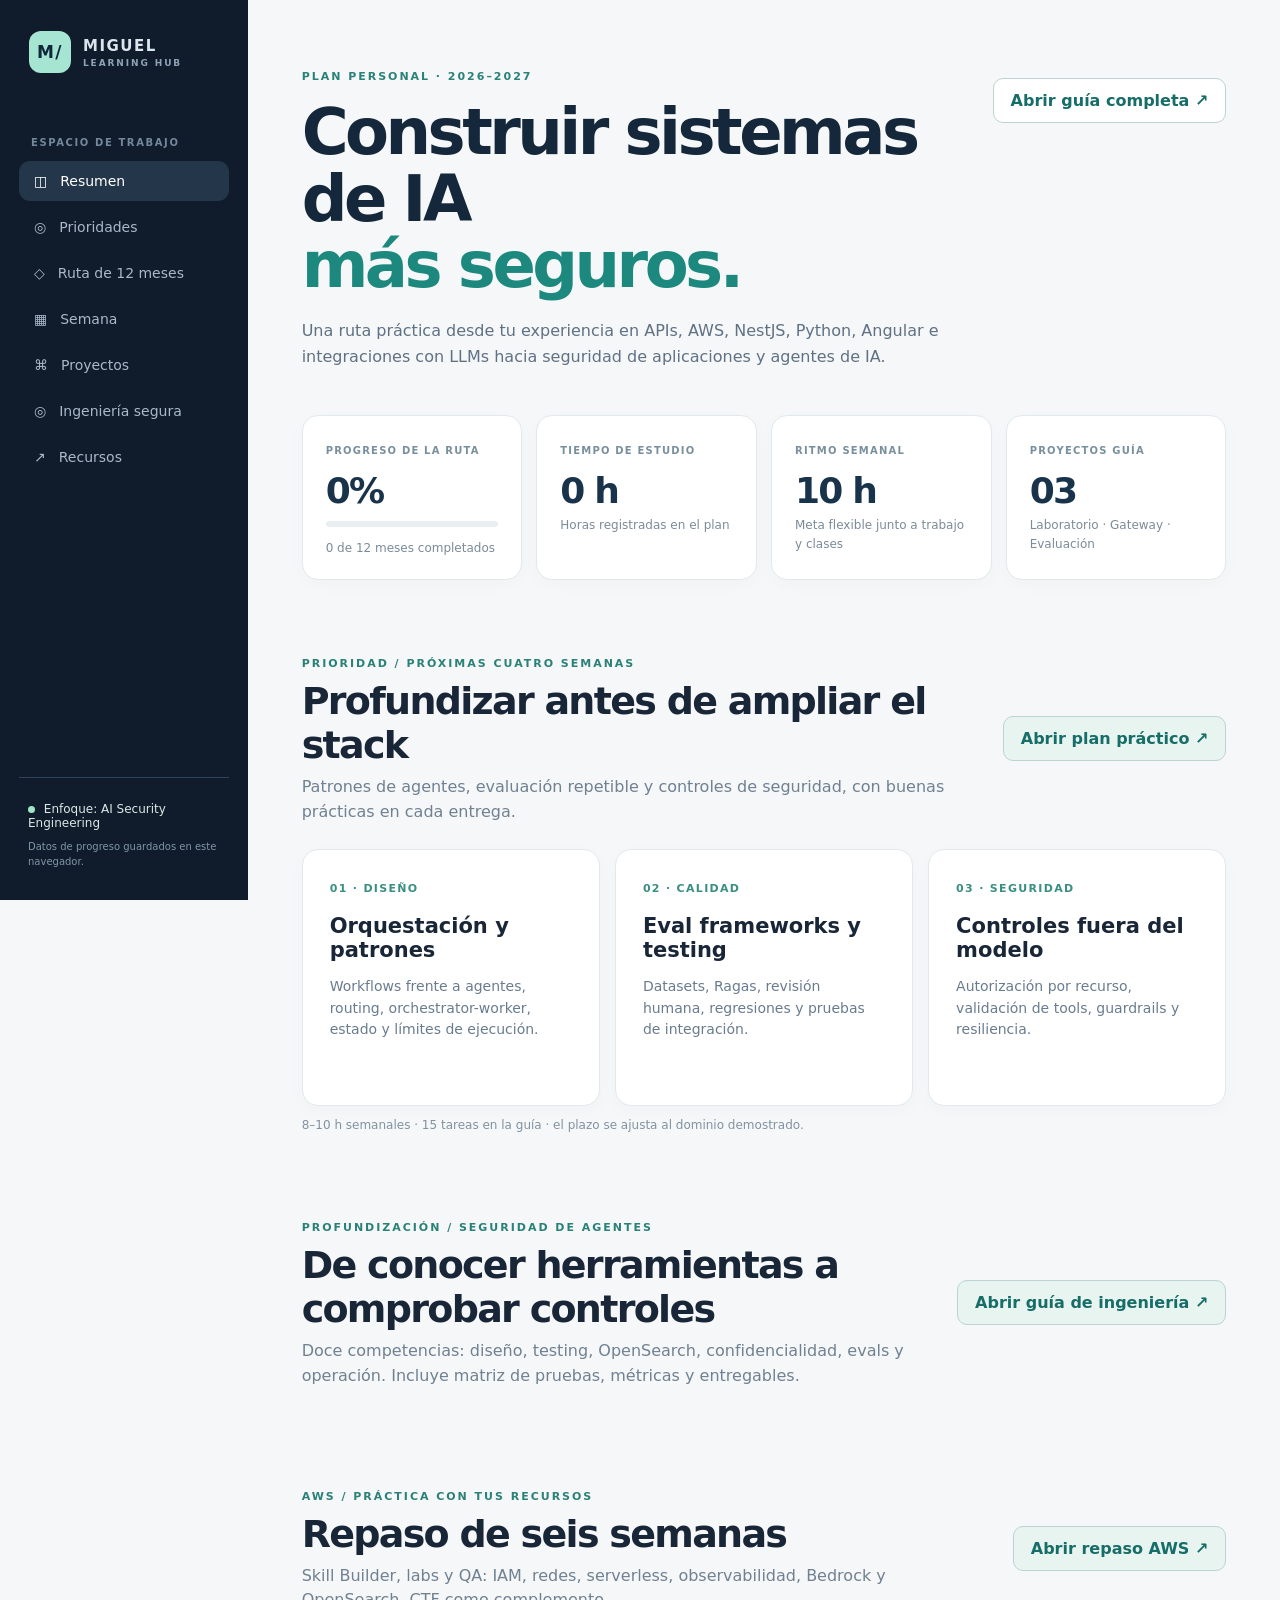
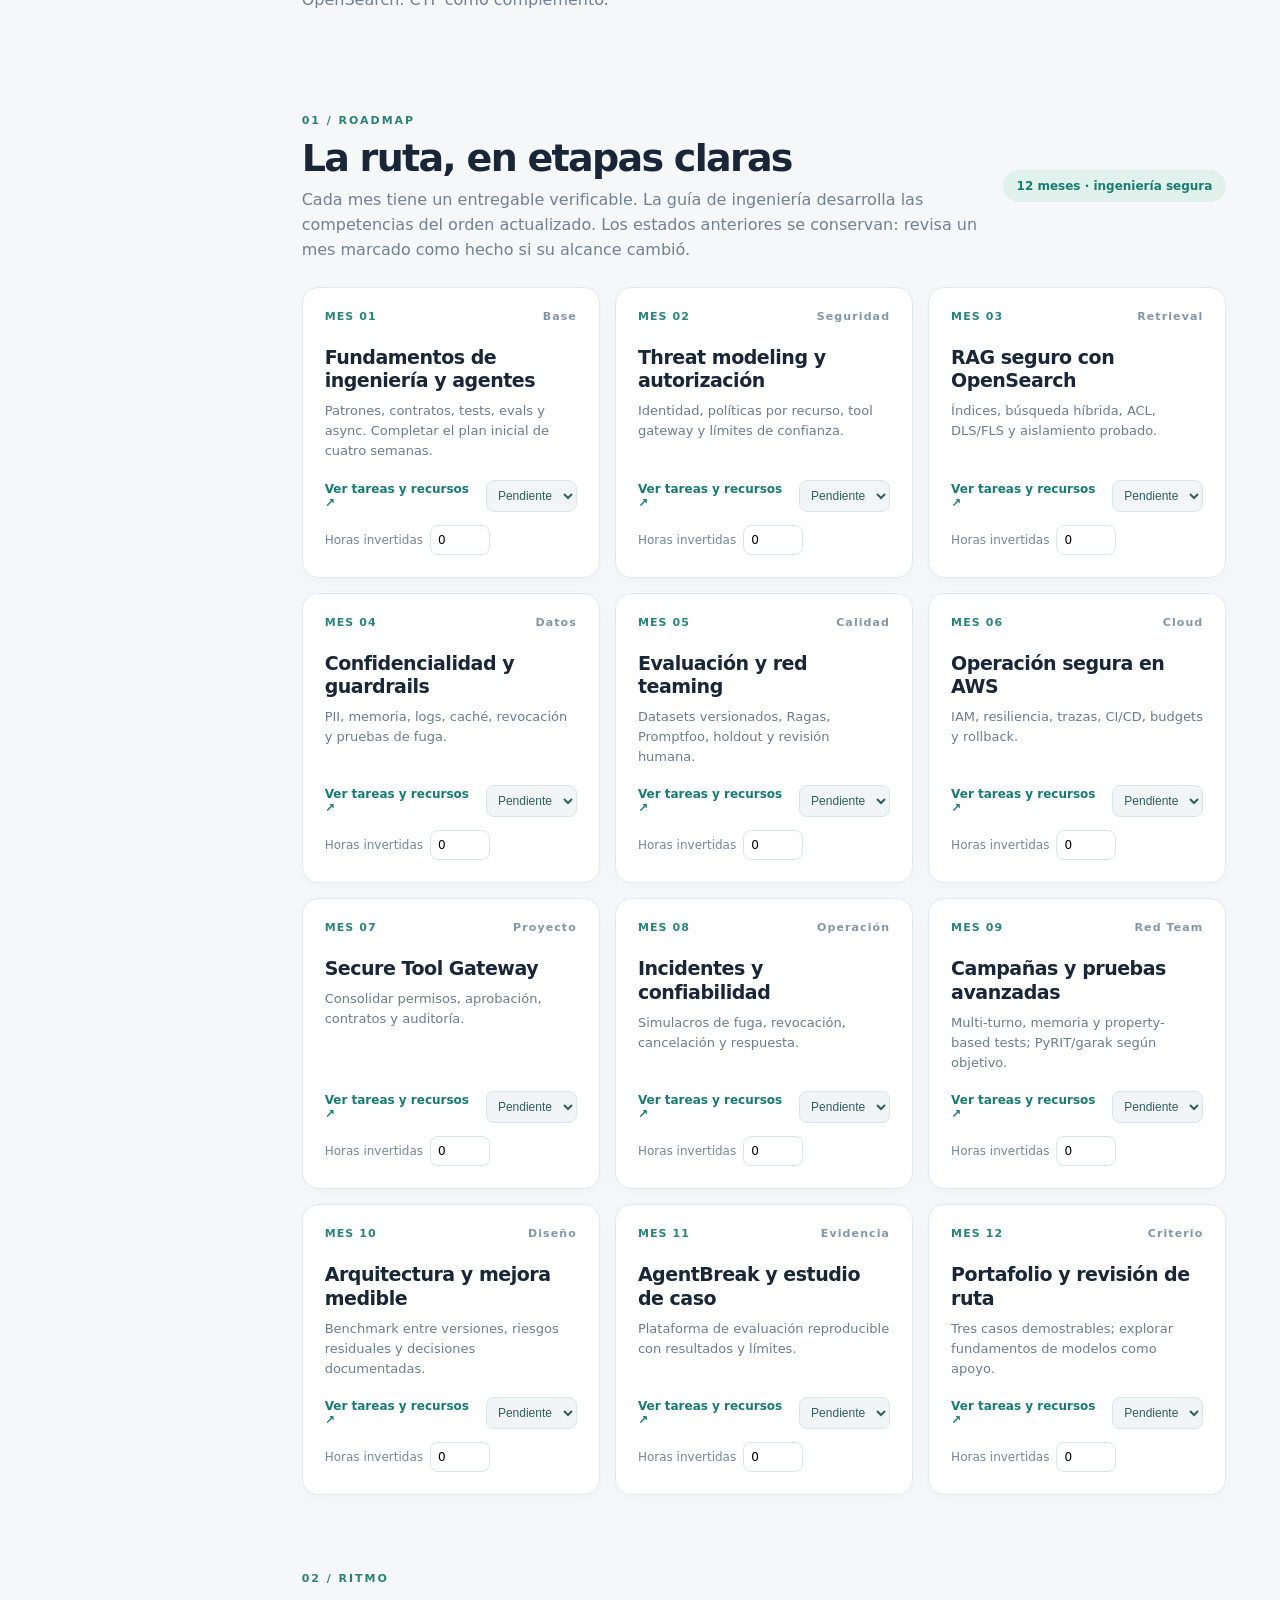
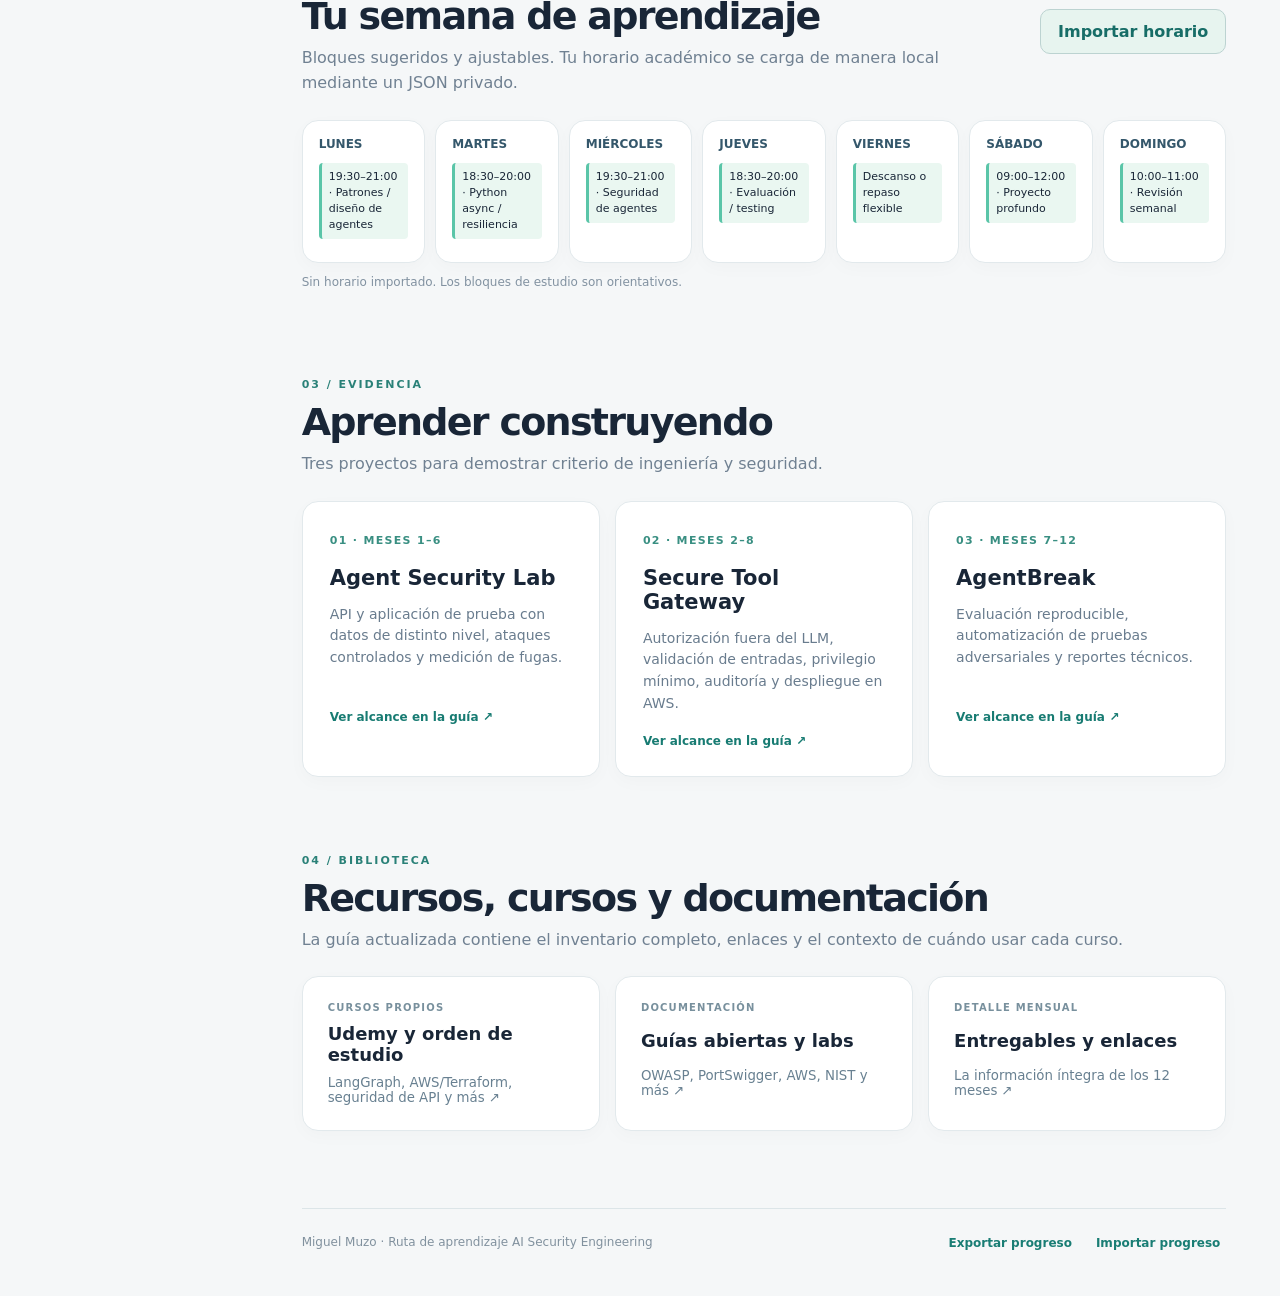
==== commit 93257c46: "Add six-week AWS review using Skill Builder and scoped QA practice, plus CTF guidance" ====
--- a/index.html
+++ b/index.html
@@ -3,7 +3,7 @@
 <body><div class="shell"><aside class="sidebar"><a class="brand" href="#inicio"><span class="mark">M/</span><span>MIGUEL <small>LEARNING HUB</small></span></a><p class="side-label">ESPACIO DE TRABAJO</p><nav aria-label="Principal"><a class="active" href="#inicio">◫ <span>Resumen</span></a><a href="#prioridades">◎ <span>Prioridades</span></a><a href="#ruta">◇ <span>Ruta de 12 meses</span></a><a href="#semana">▦ <span>Semana</span></a><a href="#proyectos">⌘ <span>Proyectos</span></a><a href="ingenieria-segura.html">◎ <span>Ingeniería segura</span></a><a href="#recursos">↗ <span>Recursos</span></a></nav><div class="side-bottom"><span class="pulse"></span> Enfoque: AI Security Engineering <small>Datos de progreso guardados en este navegador.</small></div></aside>
 <main id="inicio"><header class="topbar"><div><span class="eyebrow">PLAN PERSONAL · 2026–2027</span><h1>Construir sistemas de IA<br><em>más seguros.</em></h1><p>Una ruta práctica desde tu experiencia en APIs, AWS, NestJS, Python, Angular e integraciones con LLMs hacia seguridad de aplicaciones y agentes de IA.</p></div><a class="button light" href="guia-completa.html">Abrir guía completa ↗</a></header>
 <section class="metrics" aria-label="Indicadores"><article><span>PROGRESO DE LA RUTA</span><strong id="totalPct">0%</strong><div class="meter"><i id="totalBar"></i></div><small id="completedCount">0 de 12 meses completados</small></article><article><span>TIEMPO DE ESTUDIO</span><strong id="hoursTotal">0 h</strong><small>Horas registradas en el plan</small></article><article><span>RITMO SEMANAL</span><strong>10 h</strong><small>Meta flexible junto a trabajo y clases</small></article><article><span>PROYECTOS GUÍA</span><strong>03</strong><small>Laboratorio · Gateway · Evaluación</small></article></section>
-<section id="prioridades" class="section"><div class="section-head"><div><span class="eyebrow">PRIORIDAD / PRÓXIMAS CUATRO SEMANAS</span><h2>Profundizar antes de ampliar el stack</h2><p>Patrones de agentes, evaluación repetible y controles de seguridad, con buenas prácticas en cada entrega.</p></div><a class="button" href="guia-completa.html#prioridades">Abrir plan práctico ↗</a></div><div class="projects"><article><b>01 · DISEÑO</b><h3>Orquestación y patrones</h3><p>Workflows frente a agentes, routing, orchestrator-worker, estado y límites de ejecución.</p></article><article><b>02 · CALIDAD</b><h3>Eval frameworks y testing</h3><p>Datasets, Ragas, revisión humana, regresiones y pruebas de integración.</p></article><article><b>03 · SEGURIDAD</b><h3>Controles fuera del modelo</h3><p>Autorización por recurso, validación de tools, guardrails y resiliencia.</p></article></div><p class="fine">8–10 h semanales · 15 tareas en la guía · el plazo se ajusta al dominio demostrado.</p></section><section class="section"><div class="section-head"><div><span class="eyebrow">PROFUNDIZACIÓN / SEGURIDAD DE AGENTES</span><h2>De conocer herramientas a comprobar controles</h2><p>Doce competencias: diseño, testing, OpenSearch, confidencialidad, evals y operación. Incluye matriz de pruebas, métricas y entregables.</p></div><a class="button" href="ingenieria-segura.html">Abrir guía de ingeniería ↗</a></div></section><section id="ruta" class="section"><div class="section-head"><div><span class="eyebrow">01 / ROADMAP</span><h2>La ruta, en etapas claras</h2><p>Cada mes tiene un entregable verificable. La guía de ingeniería desarrolla las competencias del orden actualizado. Los estados anteriores se conservan: revisa un mes marcado como hecho si su alcance cambió.</p></div><span class="tag">12 meses · ingeniería segura</span></div><div id="roadmap" class="roadmap"></div></section>
+<section id="prioridades" class="section"><div class="section-head"><div><span class="eyebrow">PRIORIDAD / PRÓXIMAS CUATRO SEMANAS</span><h2>Profundizar antes de ampliar el stack</h2><p>Patrones de agentes, evaluación repetible y controles de seguridad, con buenas prácticas en cada entrega.</p></div><a class="button" href="guia-completa.html#prioridades">Abrir plan práctico ↗</a></div><div class="projects"><article><b>01 · DISEÑO</b><h3>Orquestación y patrones</h3><p>Workflows frente a agentes, routing, orchestrator-worker, estado y límites de ejecución.</p></article><article><b>02 · CALIDAD</b><h3>Eval frameworks y testing</h3><p>Datasets, Ragas, revisión humana, regresiones y pruebas de integración.</p></article><article><b>03 · SEGURIDAD</b><h3>Controles fuera del modelo</h3><p>Autorización por recurso, validación de tools, guardrails y resiliencia.</p></article></div><p class="fine">8–10 h semanales · 15 tareas en la guía · el plazo se ajusta al dominio demostrado.</p></section><section class="section"><div class="section-head"><div><span class="eyebrow">PROFUNDIZACIÓN / SEGURIDAD DE AGENTES</span><h2>De conocer herramientas a comprobar controles</h2><p>Doce competencias: diseño, testing, OpenSearch, confidencialidad, evals y operación. Incluye matriz de pruebas, métricas y entregables.</p></div><a class="button" href="ingenieria-segura.html">Abrir guía de ingeniería ↗</a></div></section><section class="section"><div class="section-head"><div><span class="eyebrow">AWS / PRÁCTICA CON TUS RECURSOS</span><h2>Repaso de seis semanas</h2><p>Skill Builder, labs y QA: IAM, redes, serverless, observabilidad, Bedrock y OpenSearch. CTF como complemento.</p></div><a class="button" href="ingenieria-segura.html#aws-practico">Abrir repaso AWS ↗</a></div></section><section id="ruta" class="section"><div class="section-head"><div><span class="eyebrow">01 / ROADMAP</span><h2>La ruta, en etapas claras</h2><p>Cada mes tiene un entregable verificable. La guía de ingeniería desarrolla las competencias del orden actualizado. Los estados anteriores se conservan: revisa un mes marcado como hecho si su alcance cambió.</p></div><span class="tag">12 meses · ingeniería segura</span></div><div id="roadmap" class="roadmap"></div></section>
 <section id="semana" class="section"><div class="section-head"><div><span class="eyebrow">02 / RITMO</span><h2>Tu semana de aprendizaje</h2><p>Bloques sugeridos y ajustables. Tu horario académico se carga de manera local mediante un JSON privado.</p></div><button class="button" id="importSchedule">Importar horario</button><input id="scheduleFile" type="file" accept="application/json,.json" hidden></div><div class="week" id="week"></div><p class="fine" id="scheduleStatus">Sin horario importado. Los bloques de estudio son orientativos.</p></section>
 <section id="proyectos" class="section"><div class="section-head"><div><span class="eyebrow">03 / EVIDENCIA</span><h2>Aprender construyendo</h2><p>Tres proyectos para demostrar criterio de ingeniería y seguridad.</p></div></div><div class="projects"><article><b>01 · MESES 1–6</b><h3>Agent Security Lab</h3><p>API y aplicación de prueba con datos de distinto nivel, ataques controlados y medición de fugas.</p><a href="guia-completa.html#proyectos">Ver alcance en la guía ↗</a></article><article><b>02 · MESES 2–8</b><h3>Secure Tool Gateway</h3><p>Autorización fuera del LLM, validación de entradas, privilegio mínimo, auditoría y despliegue en AWS.</p><a href="guia-completa.html#proyectos">Ver alcance en la guía ↗</a></article><article><b>03 · MESES 7–12</b><h3>AgentBreak</h3><p>Evaluación reproducible, automatización de pruebas adversariales y reportes técnicos.</p><a href="guia-completa.html#proyectos">Ver alcance en la guía ↗</a></article></div></section>
 <section id="recursos" class="section"><div class="section-head"><div><span class="eyebrow">04 / BIBLIOTECA</span><h2>Recursos, cursos y documentación</h2><p>La guía actualizada contiene el inventario completo, enlaces y el contexto de cuándo usar cada curso.</p></div></div><div class="resource-grid"><a href="guia-completa.html#udemy"><span>CURSOS PROPIOS</span><strong>Udemy y orden de estudio</strong><small>LangGraph, AWS/Terraform, seguridad de API y más ↗</small></a><a href="guia-completa.html#recursos"><span>DOCUMENTACIÓN</span><strong>Guías abiertas y labs</strong><small>OWASP, PortSwigger, AWS, NIST y más ↗</small></a><a href="guia-completa.html#roadmap"><span>DETALLE MENSUAL</span><strong>Entregables y enlaces</strong><small>La información íntegra de los 12 meses ↗</small></a></div></section>
